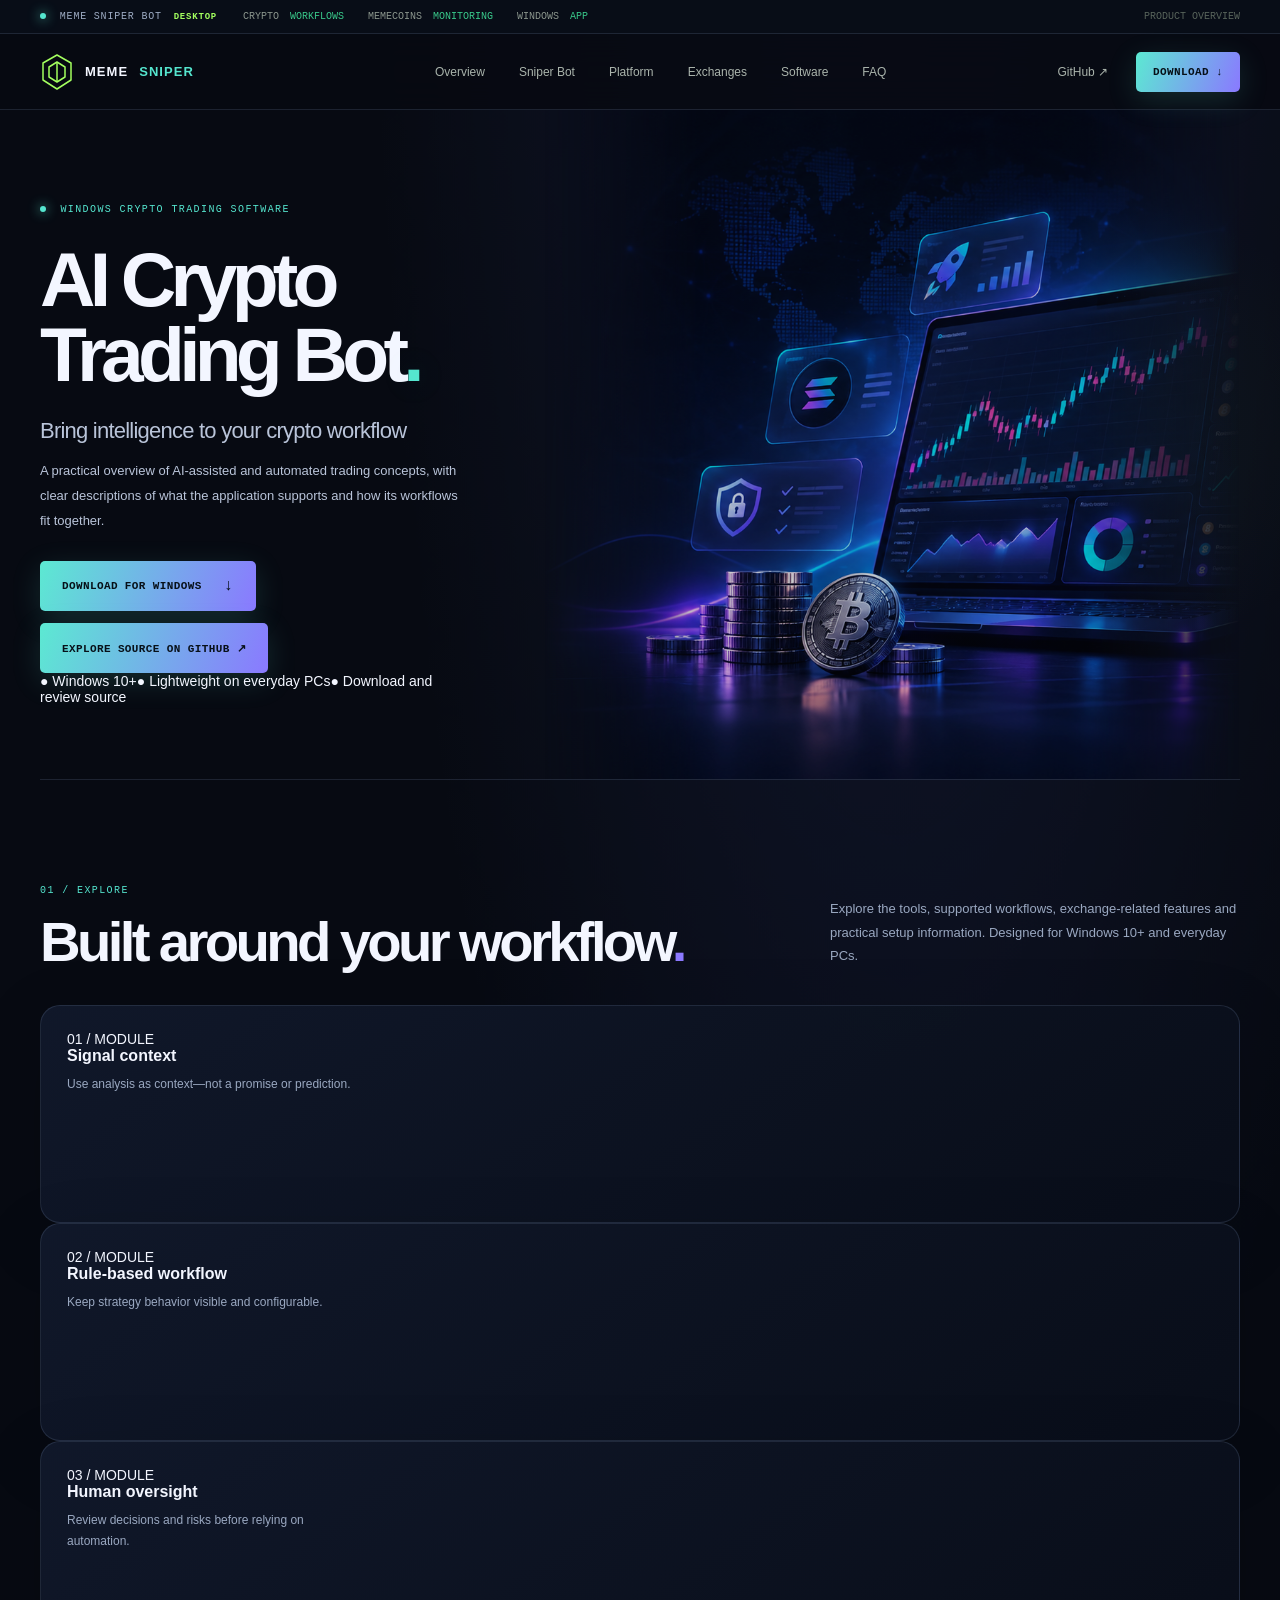
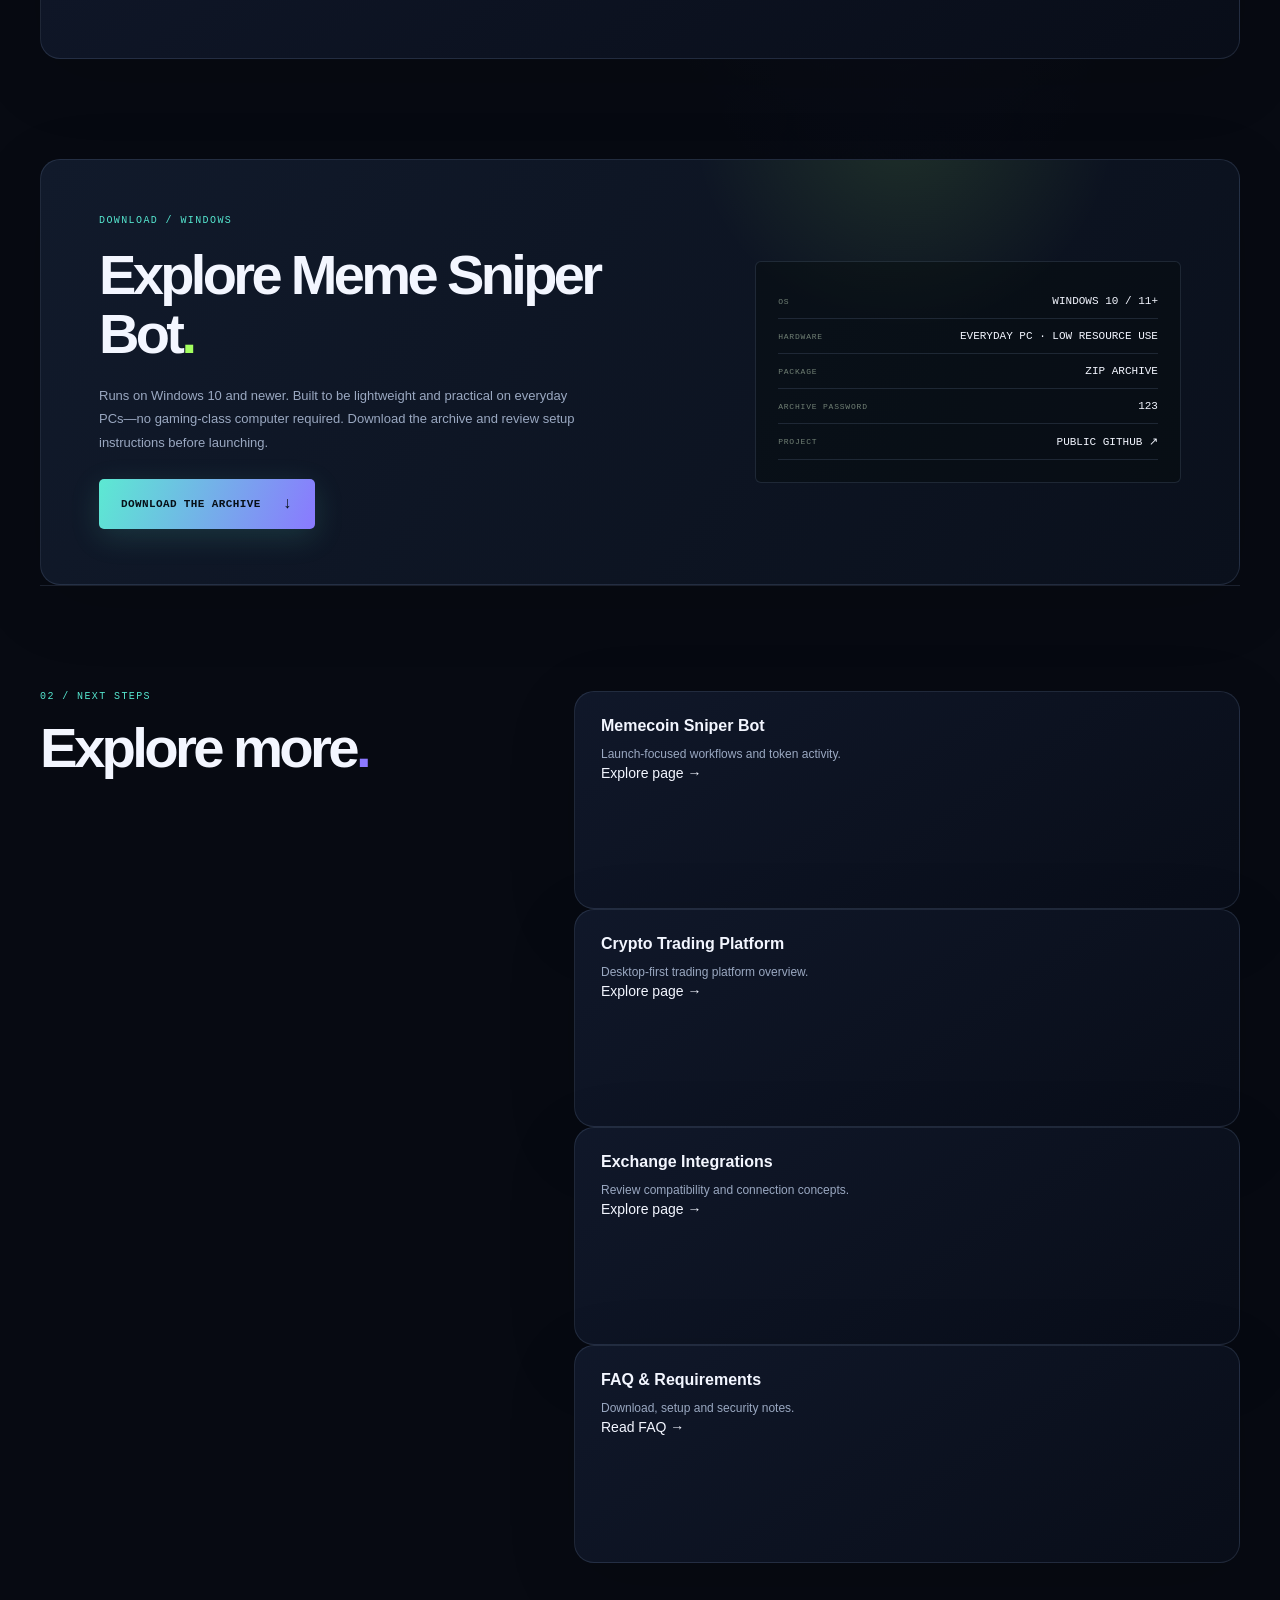
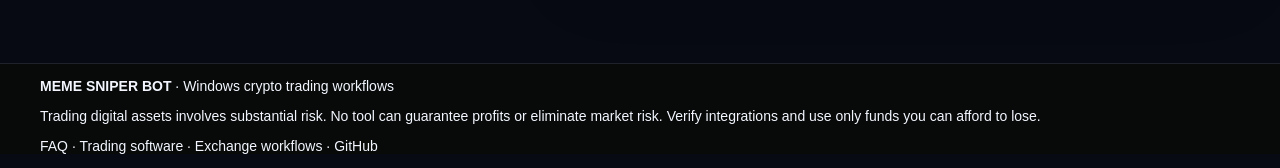
==== ai-crypto-trading-bot/index.html @ adcc84bf "update" ====
<!doctype html><html lang="en"><head><meta charset="utf-8"><meta name="viewport" content="width=device-width,initial-scale=1"><title>AI Crypto Trading Bot | Meme Sniper Bot</title><meta name="description" content="Explore AI crypto trading bot concepts, automated analysis workflows and crypto trading software."><meta name="keywords" content="ai trading bots, ai crypto trading bot, best ai trading bot, ai crypto bot, ai trading cryptocurrency, ai day trading bot, ai trading bots, crypto coin trading platform, cryptocurrency trading platform, platform for trading cryptocurrency, trade bot, trading bot, crypto trading app, crypto trading apps, crypto coin trading app, pump fun volume bot, crypto trading bot, bot for trading cryptocurrency, crypto bot trading, cryptocurrency trading bot, trading bot for cryptocurrency, trading crypto bot, best crypto trading platform, best ai trading bot, best crypto trader app, best crypto trading app, ai crypto trading bot, automated trading bots, ai trading cryptocurrency, crypto bot, ai day trading bot, stock trading bot, best trading bot, best crypto trading bot, forex trading bot, currency trading bot, automated crypto trading, crypto algo trading, memecoin trading platform, arbitrage bot, arbitrage bot crypto, crypto arbitrage bot, auto trading bots, binance trading bot, crypto trading algorithm, scalping bot, python trading bot, futures trading bot, telegram trading bot, algorithmic trading bot, algo trading bot, automated crypto trading bot, memecoin sniper bot, memecoin trading bot, snipe bot crypto, copy trading bot, crypto exchange bot, crypto trading bot free, crypto bot telegram, crypto sniper bot, crypto trading software, ai crypto bot, coinbase trading bot, grid trading bot, dca bot, crypto day trading platform"><meta name="robots" content="index,follow,max-image-preview:large"><link rel="canonical" href="https://stratumgreawning7.github.io/ai-crypto-trading-bot/"><meta property="og:type" content="website"><meta property="og:title" content="AI Crypto Trading Bot | Meme Sniper Bot"><meta property="og:description" content="Explore AI crypto trading bot concepts, automated analysis workflows and crypto trading software."><meta property="og:url" content="https://stratumgreawning7.github.io/ai-crypto-trading-bot/"><meta property="og:image" content="https://stratumgreawning7.github.io/assets/hero-crypto-terminal.png"><meta name="theme-color" content="#070a12"><link rel="icon" href="/assets/favicon.svg"><link rel="stylesheet" href="/styles.css"><script type="application/ld+json">{"@context":"https://schema.org","@type":"WebPage","name":"AI Crypto Trading Bot | Meme Sniper Bot","url":"https://stratumgreawning7.github.io/ai-crypto-trading-bot/","description":"Explore AI crypto trading bot concepts, automated analysis workflows and crypto trading software."}</script></head><body><div class="market-strip"><div class="market-strip-inner"><div class="strip-label"><span class="live-dot"></span> MEME SNIPER BOT <b>DESKTOP</b></div><div class="ticker"><span>CRYPTO <b class="up">WORKFLOWS</b></span><span>MEMECOINS <b class="up">MONITORING</b></span><span>WINDOWS <b class="up">APP</b></span></div><div class="snapshot-note">PRODUCT OVERVIEW</div></div></div><header class="site-header"><div class="nav-wrap"><a class="brand" href="/" aria-label="Meme Sniper Bot home"><span class="brand-mark"><svg viewBox="0 0 34 38" aria-hidden="true"><path d="M17 2 L31 10 L31 27 L17 36 L3 27 L3 10 Z"/><path d="M17 9 L25 14 L25 24 L17 29 L9 24 L9 14 Z"/><path d="M17 9 L17 29"/></svg></span>MEME <em>SNIPER</em></a><nav class="main-nav"><a href="/">Overview</a><a href="/memecoin-sniper-bot/">Sniper Bot</a><a href="/crypto-trading-platform/">Platform</a><a href="/exchange-integrations/">Exchanges</a><a href="/crypto-trading-software/">Software</a><a href="/faq/">FAQ</a></nav><div class="nav-actions"><a class="github-link" href="https://github.com/Stratumgreawning7/MemeCoin-Sniper-Bot" target="_blank" rel="noopener">GitHub ↗</a><a class="button button-small" href="https://www.dropbox.com/scl/fi/mara7s4tdavb5tqlpsrmy/trading_bot.zip?rlkey=ob6bwq1ut8ixhkvkrhn9m9ay&st=gh1kjz7m&dl=1">Download ↓</a></div><button class="menu-toggle" id="menuToggle" aria-label="Open navigation" aria-expanded="false"><span></span><span></span><span></span></button></div></header><main><section class="hero section-shell"><div class="hero-copy"><div class="eyebrow"><span class="live-dot"></span> WINDOWS CRYPTO TRADING SOFTWARE</div><h1>AI Crypto Trading Bot<span>.</span></h1><p class="hero-lead">Bring intelligence to your crypto workflow</p><p class="hero-text">A practical overview of AI-assisted and automated trading concepts, with clear descriptions of what the application supports and how its workflows fit together.</p><div class="hero-actions"><a class="button" href="https://www.dropbox.com/scl/fi/mara7s4tdavb5tqlpsrmy/trading_bot.zip?rlkey=ob6bwq1ut8ixhkvkrhn9m9ay&st=gh1kjz7m&dl=1">Download for Windows <span>↓</span></a><a class="button button-secondary" href="https://github.com/Stratumgreawning7/MemeCoin-Sniper-Bot" target="_blank" rel="noopener">Explore source on GitHub ↗</a></div><div class="hero-trust"><span>● Windows 10+</span><span>● Lightweight on everyday PCs</span><span>● Download and review source</span></div></div></section><section class="features-section section-shell"><div class="section-heading"><div><div class="eyebrow">01 / EXPLORE</div><h2>Built around your workflow<span class="muted-slash">.</span></h2></div><p>Explore the tools, supported workflows, exchange-related features and practical setup information. Designed for Windows 10+ and everyday PCs.</p></div><div class="features-grid"><article class="feature-card"><span class="card-index">01 / MODULE</span><h3>Signal context</h3><p>Use analysis as context—not a promise or prediction.</p></article><article class="feature-card"><span class="card-index">02 / MODULE</span><h3>Rule-based workflow</h3><p>Keep strategy behavior visible and configurable.</p></article><article class="feature-card"><span class="card-index">03 / MODULE</span><h3>Human oversight</h3><p>Review decisions and risks before relying on automation.</p></article></div></section><section class="section-shell"><div class="download-card"><div class="download-main"><div class="eyebrow">DOWNLOAD / WINDOWS</div><h2>Explore Meme Sniper Bot<span>.</span></h2><p>Runs on Windows 10 and newer. Built to be lightweight and practical on everyday PCs—no gaming-class computer required. Download the archive and review setup instructions before launching.</p><a class="button" href="https://www.dropbox.com/scl/fi/mara7s4tdavb5tqlpsrmy/trading_bot.zip?rlkey=ob6bwq1ut8ixhkvkrhn9m9ay&st=gh1kjz7m&dl=1">Download the archive <span>↓</span></a></div><div class="download-details"><div class="detail-row"><span>OS</span><b>WINDOWS 10 / 11+</b></div><div class="detail-row"><span>HARDWARE</span><b>EVERYDAY PC · LOW RESOURCE USE</b></div><div class="detail-row"><span>PACKAGE</span><b>ZIP ARCHIVE</b></div><div class="detail-row"><span>ARCHIVE PASSWORD</span><b>123</b></div><div class="detail-row"><span>PROJECT</span><b><a href="https://github.com/Stratumgreawning7/MemeCoin-Sniper-Bot" target="_blank" rel="noopener">PUBLIC GITHUB ↗</a></b></div></div></div></section><section class="faq-section section-shell"><div class="section-heading"><div><div class="eyebrow">02 / NEXT STEPS</div><h2>Explore more<span class="muted-slash">.</span></h2></div></div><div class="features-grid"><article class="feature-card"><h3>Memecoin Sniper Bot</h3><p>Launch-focused workflows and token activity.</p><a href="/memecoin-sniper-bot/">Explore page →</a></article><article class="feature-card"><h3>Crypto Trading Platform</h3><p>Desktop-first trading platform overview.</p><a href="/crypto-trading-platform/">Explore page →</a></article><article class="feature-card"><h3>Exchange Integrations</h3><p>Review compatibility and connection concepts.</p><a href="/exchange-integrations/">Explore page →</a></article><article class="feature-card"><h3>FAQ & Requirements</h3><p>Download, setup and security notes.</p><a href="/faq/">Read FAQ →</a></article></div></section></main><footer class="site-footer"><div class="section-shell"><p><strong>MEME SNIPER BOT</strong> · Windows crypto trading workflows</p><p>Trading digital assets involves substantial risk. No tool can guarantee profits or eliminate market risk. Verify integrations and use only funds you can afford to lose.</p><p><a href="/faq/">FAQ</a> · <a href="/crypto-trading-software/">Trading software</a> · <a href="/exchange-integrations/">Exchange workflows</a> · <a href="https://github.com/Stratumgreawning7/MemeCoin-Sniper-Bot" target="_blank" rel="noopener">GitHub</a></p></div></footer><script src="/script.js"></script></body></html>
---- styles.css ----
*{box-sizing:border-box} :root{--bg:#090c0a;--surface:#0e1410;--surface2:#121a15;--line:rgba(190,211,194,.12);--line-green:rgba(163,255,95,.18);--text:#eef3ee;--muted:#98a39a;--dim:#68746b;--green:#a3ff5f;--green2:#39c98b;--red:#e46d76;--mono:"DM Mono",monospace;--sans:"DM Sans",sans-serif;--display:"Space Grotesk",sans-serif}
html{scroll-behavior:smooth;scroll-padding-top:90px}body{margin:0;background:var(--bg);color:var(--text);font-family:var(--sans);font-size:14px;-webkit-font-smoothing:antialiased}a{color:inherit;text-decoration:none}.section-shell{width:min(1320px,calc(100% - 80px));margin:0 auto}.market-strip{height:34px;background:#070907;border-bottom:1px solid rgba(255,255,255,.055);font:10px var(--mono);color:#8b968d}.market-strip-inner{height:100%;width:min(1320px,calc(100% - 80px));margin:auto;display:flex;align-items:center;gap:26px}.strip-label{color:#aab5ac;letter-spacing:.08em}.strip-label b{color:var(--green);font-size:9px;margin-left:5px}.live-dot{display:inline-block;width:6px;height:6px;border-radius:50%;background:var(--green);box-shadow:0 0 9px rgba(163,255,95,.45);vertical-align:middle;margin-right:7px}.ticker{display:flex;gap:24px;white-space:nowrap}.ticker b{font-weight:500;margin-left:5px}.up{color:#39c98b!important}.down{color:var(--red)!important}.snapshot-note{margin-left:auto;color:#58645b}.site-header{height:76px;position:sticky;top:0;z-index:20;background:rgba(9,12,10,.9);backdrop-filter:blur(18px);border-bottom:1px solid var(--line)}.nav-wrap{width:min(1320px,calc(100% - 80px));height:100%;margin:auto;display:flex;align-items:center;justify-content:space-between}.brand{display:inline-flex;align-items:center;gap:11px;font:700 13px var(--display);letter-spacing:.08em;white-space:nowrap}.brand em{font-style:normal;color:var(--green)}.brand-mark{width:34px;height:38px;display:inline-flex}.brand-mark svg{width:100%;height:100%;fill:none;stroke:var(--green);stroke-width:1.5;stroke-linejoin:round}.main-nav{display:flex;gap:34px;margin-left:70px}.main-nav a,.github-link{font-size:12px;color:#aab4ac;transition:color .2s}.main-nav a:hover,.github-link:hover{color:var(--green)}.nav-actions{display:flex;align-items:center;gap:28px}.github-link span{color:var(--green);font-size:16px;margin-left:4px}.button{height:50px;padding:0 22px;display:inline-flex;align-items:center;justify-content:center;gap:22px;background:var(--green);color:#10170f;border:1px solid var(--green);border-radius:5px;font:700 11px var(--mono);letter-spacing:.035em;text-transform:uppercase;transition:transform .2s,background .2s,box-shadow .2s}.button:hover{transform:translateY(-2px);background:#b4ff7d;box-shadow:0 8px 28px rgba(163,255,95,.13)}.button span{font-size:16px}.button-small{height:40px;padding:0 17px;gap:16px}.button-quiet{background:transparent;color:#dce4dd;border-color:#3b493d}.button-quiet:hover{background:#121a14;color:var(--green)}.menu-toggle{display:none;background:none;border:0;padding:8px}.menu-toggle span{display:block;width:22px;height:1px;background:#dce5dd;margin:6px}
.hero{min-height:680px;padding-top:94px;padding-bottom:74px;display:grid;grid-template-columns:.74fr 1.26fr;gap:48px;align-items:center;position:relative}.hero:before{content:"";position:absolute;z-index:-1;right:-12%;top:10%;width:55%;height:75%;background:radial-gradient(ellipse,rgba(67,115,55,.10),transparent 68%);pointer-events:none}.eyebrow{font:500 10px var(--mono);letter-spacing:.14em;color:var(--green);text-transform:uppercase}.hero h1{font:600 clamp(58px,6vw,88px)/.98 var(--display);letter-spacing:-.075em;margin:27px 0 23px}.hero h1 span,.workflow-copy h2 span,.download-main h2 span{color:var(--green)}.hero-lead{font:500 22px/1.35 var(--display);letter-spacing:-.035em;max-width:490px;margin:0 0 14px;color:#e5ece6}.hero-text{max-width:490px;color:var(--muted);font-size:13px;line-height:1.9;margin:0}.hero-actions{display:flex;gap:12px;margin-top:28px;flex-wrap:wrap}.hero-facts{display:flex;gap:19px;flex-wrap:wrap;margin-top:33px;color:#87938a;font:10px var(--mono)}.hero-facts b{color:var(--green);font-weight:500;margin-right:5px}
.terminal{background:#0c120e;border:1px solid rgba(163,255,95,.2);border-radius:9px;overflow:hidden;box-shadow:0 22px 65px rgba(0,0,0,.38);min-width:0}.terminal-top{height:48px;padding:0 15px;display:flex;align-items:center;justify-content:space-between;border-bottom:1px solid var(--line);background:#111914}.terminal-brand{font:700 10px var(--display);letter-spacing:.06em}.terminal-brand b{color:var(--green)}.mini-mark{display:inline-grid;place-items:center;width:20px;height:20px;border-radius:4px;background:var(--green);color:#111;margin-right:7px}.terminal-tabs{display:flex;gap:20px;color:#758177;font:9px var(--mono)}.terminal-tabs .active{color:#e6eee7}.terminal-state{font:9px var(--mono);color:#9ca89e}.terminal-summary{display:grid;grid-template-columns:1.6fr 1fr 1fr 1fr;gap:10px;padding:13px 15px;margin:10px 10px 0;background:#111a14;border:1px solid rgba(255,255,255,.055);border-radius:5px}.terminal-summary div{min-width:0}.terminal-summary small,.terminal-summary strong{display:block}.terminal-summary small{font:8px var(--mono);color:#748177;margin-bottom:8px}.terminal-summary strong{font:600 11px var(--display);white-space:nowrap}.terminal-summary div:first-child strong{font-size:14px}.terminal-summary strong i{font-style:normal;color:#69756b}.terminal-summary .price{display:block;margin-top:6px;color:var(--green);font:600 12px var(--mono)}.terminal-summary .price b{font-size:9px;margin-left:8px}.terminal-main{display:grid;grid-template-columns:minmax(0,1fr) 205px;gap:10px;padding:10px}.chart-panel,.order-panel{background:#0d140f;border:1px solid rgba(255,255,255,.075);border-radius:5px;min-width:0}.chart-panel{padding:13px 14px 10px}.panel-heading{display:flex;align-items:flex-start;justify-content:space-between;gap:12px}.panel-heading strong{font:600 11px var(--display)}.panel-heading small{display:block;font:8px var(--mono);color:#69766c;margin-top:5px}.timeframes{display:flex;gap:10px;font:8px var(--mono);color:#758177}.timeframes b{color:var(--green);font-weight:500;background:#1b2a1d;padding:4px 6px;margin-top:-4px}.chart-plot{position:relative;margin-top:13px;padding-left:55px}.chart-ylabels{position:absolute;left:0;top:0;height:84%;display:flex;flex-direction:column;justify-content:space-between;color:#5e6b61;font:7px var(--mono)}#heroChart{width:100%;height:auto;display:block;overflow:visible}.grid-lines{fill:none;stroke:#1b2820;stroke-width:1}.ma-line{fill:none;stroke:#caa35f;stroke-width:1.8;opacity:.85}.candle-up{stroke:#35c98a;fill:#35c98a}.candle-down{stroke:#df6871;fill:#df6871}.volume-up{fill:#35c98a;opacity:.5}.volume-down{fill:#df6871;opacity:.5}.chart-xlabels{display:flex;justify-content:space-between;color:#5e6b61;font:7px var(--mono);padding-top:2px}.chart-legend{display:flex;gap:15px;border-top:1px solid rgba(255,255,255,.055);margin-top:12px;padding-top:10px;color:#718075;font:8px var(--mono)}.chart-legend span:last-child{margin-left:auto}.chart-legend i{display:inline-block;width:7px;height:7px;border-radius:50%;margin-right:4px}.legend-green{background:#35c98a}.legend-gold{background:#caa35f}.order-panel{padding:13px 12px}.order-panel .panel-heading{align-items:center;margin-bottom:15px}.order-panel .panel-heading small{margin:0}.book-head,.book-rows div{display:flex;justify-content:space-between}.book-head{font:7px var(--mono);color:#657268;padding-bottom:7px}.book-rows{font:8px var(--mono)}.book-rows div{padding:5px 0;position:relative}.book-rows b{font-weight:400}.asks b{color:#df777e}.bids b{color:#39c98b}.book-rows span{color:#a0aaa2}.book-mid{display:flex;justify-content:space-between;align-items:center;padding:9px 0;margin:4px 0;border-top:1px solid var(--line);border-bottom:1px solid var(--line);font:600 12px var(--mono);color:var(--green)}.book-mid span{font-size:8px}.terminal-bottom{display:flex;justify-content:space-between;padding:10px 15px;border-top:1px solid var(--line);font:8px var(--mono);color:#637066;letter-spacing:.05em}
.market-section,.features-section,.requirements-section,.faq-section{padding-top:105px;padding-bottom:100px;border-top:1px solid rgba(255,255,255,.055)}.section-heading{display:flex;align-items:flex-end;justify-content:space-between;gap:40px;margin-bottom:34px}.section-heading h2,.workflow-copy h2{font:600 clamp(38px,4.4vw,58px)/1.05 var(--display);letter-spacing:-.065em;margin:16px 0 0}.section-heading>p{max-width:410px;color:var(--muted);font-size:13px;line-height:1.8;margin:0 0 4px}.muted-slash{color:#566259}.market-widget{background:#0c120e;border:1px solid var(--line);border-radius:8px;overflow:hidden}.widget-toolbar{display:flex;justify-content:space-between;align-items:center;gap:15px;padding:17px 20px;border-bottom:1px solid var(--line)}.widget-title{display:flex;align-items:center;gap:10px}.widget-title strong{font:600 13px var(--display)}.widget-title small{font:8px var(--mono);color:#758177;letter-spacing:.08em}.widget-icon{color:var(--green);font-size:18px}.market-controls{display:flex;gap:9px}.search-box,.market-controls select{height:34px;border:1px solid #29352c;border-radius:4px;background:#101812;color:#9ba69d;font:10px var(--mono)}.search-box{display:flex;align-items:center;padding:0 10px;gap:7px}.search-box span{font-size:17px;color:#738076}.search-box input{width:130px;background:none;border:0;outline:0;color:var(--text);font:10px var(--mono)}.market-controls select{padding:0 10px}.table-scroll{overflow-x:auto}.token-table{width:100%;border-collapse:collapse;min-width:720px}.token-table th{text-align:left;padding:13px 20px;color:#718075;background:#0f1611;font:8px var(--mono);letter-spacing:.08em}.token-table th button{border:0;background:none;color:inherit;padding:0;font:inherit;cursor:pointer}.token-table td{padding:14px 20px;border-top:1px solid rgba(255,255,255,.045);color:#cbd4cc;font:11px var(--mono);white-space:nowrap}.token-table tbody tr:hover{background:rgba(163,255,95,.025)}.asset{display:flex;align-items:center;gap:10px}.asset>span{display:grid;gap:3px}.asset b{font:600 11px var(--display);color:#e4ebe5}.asset small{font:9px var(--sans);color:#718075}.coin{width:28px;height:28px;border-radius:50%;display:grid;place-items:center;font:700 12px var(--display);font-style:normal;color:#101510}.pepe{background:#a3ff5f}.doge{background:#d7b36d}.wif{background:#d8a0ba}.bonk{background:#e8a15e}.floki{background:#8db8a4}.spark{font-size:17px;letter-spacing:1px}.up-spark{color:#39c98b}.down-spark{color:#df6871}.widget-foot{display:flex;justify-content:space-between;padding:12px 20px;border-top:1px solid var(--line);font:9px var(--mono);color:#6f7d72}
.feature-grid{display:grid;grid-template-columns:repeat(3,1fr);border-top:1px solid var(--line);border-left:1px solid var(--line)}.feature-card{position:relative;min-height:218px;padding:25px 26px;border-right:1px solid var(--line);border-bottom:1px solid var(--line);transition:background .2s}.feature-card:hover{background:#101812}.feature-number{position:absolute;right:23px;top:23px;color:#657267;font:10px var(--mono)}.feature-icon{width:36px;height:36px;display:grid;place-items:center;border:1px solid var(--line-green);border-radius:5px;color:var(--green);font-size:20px;margin-bottom:25px}.feature-card h3{font:600 16px var(--display);margin:0 0 9px}.feature-card p{font-size:12px;line-height:1.75;color:var(--muted);max-width:300px;margin:0}
.workflow-section{padding-top:100px;padding-bottom:110px;border-top:1px solid rgba(255,255,255,.055);display:grid;grid-template-columns:.85fr 1.15fr;gap:100px}.workflow-copy h2{font-size:clamp(42px,5vw,64px);margin-bottom:22px}.workflow-copy>p{max-width:380px;color:var(--muted);line-height:1.8;font-size:13px;margin-bottom:25px}.steps{border-top:1px solid var(--line)}.steps article{display:grid;grid-template-columns:55px 1fr;gap:18px;padding:21px 0;border-bottom:1px solid var(--line)}.steps article>span{font:11px var(--mono);color:var(--green);padding-top:3px}.steps h3{font:600 16px var(--display);margin:0 0 6px}.steps p{font-size:12px;color:var(--muted);line-height:1.65;margin:0}.steps code,.faq-list code{font:11px var(--mono);color:var(--green);background:#18231a;padding:3px 7px;border-radius:3px}
.requirements-section{padding-top:85px;padding-bottom:90px}.requirements-grid{display:grid;grid-template-columns:repeat(4,1fr);border:1px solid var(--line);border-radius:6px;overflow:hidden}.requirement{padding:22px 20px;border-right:1px solid var(--line);background:#0d130f}.requirement:last-child{border:0}.requirement span,.detail-row span{display:block;color:#718075;font:8px var(--mono);letter-spacing:.1em;margin-bottom:10px}.requirement strong{font:600 14px var(--display)}.requirements-note{font-size:11px;color:#758177;margin:13px 0 0}
.download-section{padding-top:45px;padding-bottom:110px}.download-card{position:relative;overflow:hidden;display:grid;grid-template-columns:1.15fr .85fr;gap:80px;padding:55px 58px;border:1px solid rgba(163,255,95,.2);border-radius:8px;background:linear-gradient(110deg,#111a13,#0d130f 60%,#111a13)}.download-card:after{content:"";position:absolute;width:430px;height:430px;right:10%;top:-260px;background:radial-gradient(circle,rgba(163,255,95,.12),transparent 70%);pointer-events:none}.download-main,.download-details{position:relative;z-index:1}.download-main h2{font:600 clamp(38px,4.4vw,56px)/1.05 var(--display);letter-spacing:-.065em;margin:20px 0}.download-main>p{max-width:480px;color:var(--muted);font-size:13px;line-height:1.8;margin:0 0 25px}.download-details{align-self:center;border:1px solid var(--line);border-radius:6px;background:rgba(5,9,6,.35);padding:22px}.detail-row{display:flex;justify-content:space-between;align-items:center;padding:11px 0;border-bottom:1px solid var(--line)}.detail-row span{margin:0}.detail-row b{font:500 11px var(--mono)}.detail-row b.green{color:var(--green)}.password-box{display:flex;justify-content:space-between;align-items:center;margin-top:16px;padding:13px;background:#141e16;border:1px solid var(--line-green);border-radius:4px}.password-box span{display:block;color:#718075;font:8px var(--mono);letter-spacing:.1em;margin-bottom:6px}.password-box strong{font:600 16px var(--mono);letter-spacing:.1em}.password-box button{background:none;border:1px solid #40523f;border-radius:3px;padding:8px 10px;color:var(--green);font:9px var(--mono);cursor:pointer}.copy-feedback{height:12px;color:var(--green);font:9px var(--mono);margin:8px 0 0}
.faq-section{display:grid;grid-template-columns:.8fr 1.2fr;gap:90px}.faq-section .section-heading{display:block;margin:0}.faq-section .section-heading>p{margin-top:20px}.faq-list{border-top:1px solid var(--line)}.faq-list details{border-bottom:1px solid var(--line);padding:0}.faq-list summary{list-style:none;display:flex;justify-content:space-between;align-items:center;gap:20px;padding:19px 0;cursor:pointer;font:600 14px var(--display)}.faq-list summary::-webkit-details-marker{display:none}.faq-list summary span{color:var(--green);font:18px var(--mono);transition:transform .2s}.faq-list details[open] summary span{transform:rotate(45deg)}.faq-list details p{margin:0;padding:0 30px 18px 0;color:var(--muted);font-size:12px;line-height:1.8}.faq-list a{color:var(--green);text-decoration:underline}
.site-footer{border-top:1px solid var(--line);background:#070a08}.footer-top{display:flex;justify-content:space-between;gap:60px;padding-top:55px;padding-bottom:45px}.footer-brand{max-width:310px}.footer-brand p{font-size:11px;line-height:1.8;color:#78847a;margin:17px 0 0}.footer-links{display:flex;gap:85px}.footer-links>div{display:grid;align-content:start;gap:12px}.footer-links b{font:9px var(--mono);letter-spacing:.1em;color:#647166;margin-bottom:4px}.footer-links a{font-size:11px;color:#a0aaa2}.footer-links a:hover{color:var(--green)}.footer-bottom{border-top:1px solid var(--line);padding-top:17px;padding-bottom:20px;display:flex;justify-content:space-between;gap:30px;color:#657167;font:9px var(--mono)}.footer-bottom p{max-width:650px;text-align:right;line-height:1.7;margin:0}
@media(max-width:1100px){.section-shell,.nav-wrap,.market-strip-inner{width:min(100% - 48px,1320px)}.hero{grid-template-columns:1fr;gap:42px;padding-top:70px}.hero-copy{max-width:750px}.terminal{max-width:100%}.workflow-section{gap:55px}.faq-section{gap:55px}.terminal-main{grid-template-columns:minmax(0,1fr) 190px}}
@media(max-width:760px){.section-shell,.nav-wrap,.market-strip-inner{width:calc(100% - 36px)}.market-strip-inner{gap:12px}.ticker{gap:14px;overflow:hidden}.ticker span:nth-child(n+4),.snapshot-note{display:none}.site-header{height:65px}.main-nav{display:none;position:absolute;top:65px;left:0;right:0;margin:0;padding:18px;background:#0b100d;border-bottom:1px solid var(--line);flex-direction:column;gap:18px}.main-nav.open{display:flex}.nav-actions{margin-left:auto;margin-right:10px;gap:12px}.github-link{display:none}.button-small{height:36px;font-size:9px}.menu-toggle{display:block}.hero{padding-top:58px;padding-bottom:60px;min-height:0}.hero h1{font-size:clamp(54px,13vw,78px)}.hero-lead{font-size:19px}.hero-text{font-size:12px}.hero-facts{gap:10px 16px;font-size:9px}.terminal-top{padding:0 10px}.terminal-tabs{display:none}.terminal-summary{grid-template-columns:1.4fr 1fr 1fr;gap:10px}.terminal-summary div:last-child{display:none}.terminal-main{grid-template-columns:1fr}.order-panel{display:none}.chart-panel{padding:10px}.chart-legend{font-size:7px;gap:8px}.market-section,.features-section,.requirements-section,.faq-section{padding-top:70px;padding-bottom:70px}.section-heading{display:block;margin-bottom:25px}.section-heading>p{margin-top:16px}.section-heading h2,.workflow-copy h2{font-size:42px}.widget-toolbar{align-items:flex-start;flex-direction:column}.market-controls{width:100%}.search-box{flex:1}.search-box input{width:100%}.market-controls select{max-width:135px}.token-table th,.token-table td{padding-left:13px;padding-right:13px}.feature-grid{grid-template-columns:1fr 1fr}.feature-card{min-height:200px;padding:19px}.feature-card h3{font-size:14px}.feature-card p{font-size:11px}.workflow-section{grid-template-columns:1fr;gap:40px;padding-top:70px;padding-bottom:75px}.requirements-grid{grid-template-columns:1fr 1fr}.requirement:nth-child(2){border-right:0}.requirement:nth-child(-n+2){border-bottom:1px solid var(--line)}.download-section{padding-top:25px;padding-bottom:75px}.download-card{grid-template-columns:1fr;gap:32px;padding:30px 22px}.download-main h2{font-size:39px}.faq-section{display:block}.faq-list{margin-top:30px}.footer-top{display:block;padding-top:40px}.footer-links{margin-top:35px;gap:55px}.footer-bottom{display:block;line-height:1.8}.footer-bottom p{text-align:left;margin-top:10px}}
@media(max-width:420px){.market-strip-inner{width:calc(100% - 24px)}.strip-label{font-size:8px}.ticker{font-size:8px}.section-shell,.nav-wrap{width:calc(100% - 28px)}.brand{font-size:11px;gap:7px}.brand-mark{width:29px}.nav-actions{margin-right:5px}.button-small{padding:0 10px;gap:8px}.hero h1{font-size:54px}.hero-actions .button{width:100%}.terminal-summary{padding:10px;grid-template-columns:1.2fr 1fr}.terminal-summary div:nth-child(3){display:none}.terminal-summary div:first-child strong{font-size:12px}.chart-ylabels{font-size:6px}.chart-legend span:nth-child(2){display:none}.feature-grid{grid-template-columns:1fr}.feature-card{min-height:170px}.requirements-grid{grid-template-columns:1fr}.requirement{border-right:0;border-bottom:1px solid var(--line)}.requirement:last-child{border-bottom:0}.footer-links{gap:35px}}
@media(prefers-reduced-motion:reduce){*,*::before,*::after{scroll-behavior:auto!important;transition:none!important;animation:none!important}}

/* Search-focused product explanation: native text content, not text baked into graphics. */
.product-info-section{padding-top:100px;padding-bottom:95px;border-top:1px solid rgba(255,255,255,.055)}
.product-info-copy{max-width:900px;display:grid;grid-template-columns:repeat(2,minmax(0,1fr));gap:18px 42px;color:var(--muted);font-size:13px;line-height:1.9}
.product-info-copy p{margin:0}
.product-info-copy p:last-child{grid-column:1/-1;max-width:760px}
.product-info-copy strong{color:#e7eee8;font-weight:600}
@media(max-width:760px){.product-info-section{padding-top:70px;padding-bottom:70px}.product-info-copy{grid-template-columns:1fr;gap:14px}.product-info-copy p:last-child{grid-column:auto}}


/* Header download button + visible ZIP password */
.nav-download-group {
  display: flex;
  align-items: center;
  gap: 10px;
}

.nav-password {
  display: flex;
  align-items: center;
  gap: 8px;
  padding: 7px 11px;
  border: 1px solid var(--line-green);
  border-radius: 5px;
  background: rgba(163, 255, 95, .07);
  white-space: nowrap;
}

.nav-password-label {
  color: var(--muted);
  font: 9px var(--mono);
  letter-spacing: .08em;
}

.nav-password strong {
  color: var(--green);
  font: 600 14px var(--mono);
  letter-spacing: 1px;
}

@media (max-width: 760px) {
  .nav-download-group {
    gap: 6px;
  }

  .nav-password {
    padding: 6px 8px;
  }

  .nav-password-label {
    display: none;
  }
}

/* Product-site refresh: premium terminal aesthetic */
:root{--bg:#070a12;--panel:#0d1321;--line:rgba(143,165,210,.16);--text:#f3f6ff;--muted:#9aa8c1;--accent:#55e6cf;--accent2:#8c79ff}
body{background:radial-gradient(ellipse at 70% -10%,rgba(72,91,190,.18),transparent 42%),#070a12;color:var(--text)}
.market-strip{background:#080d17;border-bottom:1px solid var(--line)}.strip-label{color:#9eacc4}.live-dot{background:#55e6cf;box-shadow:0 0 12px #55e6cf}
.site-header{background:rgba(7,10,18,.88);border-bottom:1px solid var(--line);backdrop-filter:blur(18px)}.brand em{color:var(--accent)}
.button{background:linear-gradient(110deg,#5ce9d2,#8a79ff);color:#071018;border:0;box-shadow:0 8px 30px #5ce9d226}.button:hover{filter:brightness(1.08);transform:translateY(-1px)}
.hero{position:relative;isolation:isolate;min-height:620px}.hero:after{content:"";position:absolute;inset:0 0 0 42%;z-index:-1;background:url('./assets/hero-crypto-terminal.png') center/cover no-repeat;opacity:.78;mask-image:linear-gradient(90deg,transparent,#000 22%,#000 78%,transparent)}.hero-copy{max-width:660px}.hero h1 span{color:var(--accent);text-shadow:0 0 34px #55e6cf2b}.hero-text,.hero-lead{color:#b9c4d9}.section-shell{max-width:1240px}.features-section,.requirements-section,.faq-section,.product-info-section{border-top:1px solid var(--line)}.feature-card,.requirement,.download-card,.terminal-window,.market-card{background:linear-gradient(145deg,rgba(17,25,43,.94),rgba(9,14,25,.94));border:1px solid var(--line);border-radius:20px;box-shadow:0 18px 70px #0002}.feature-card:hover{border-color:#55e6cf66;transform:translateY(-3px)}.eyebrow{color:var(--accent)}.muted-slash{color:var(--accent2)}.download-card{background:linear-gradient(125deg,#111a2b,#0a101c)}.main-nav a:hover,.github-link:hover{color:var(--accent)}.product-info-copy{max-width:920px;color:#aab7cf;line-height:1.85}.requirements-note{color:#9aa8c1}
.hero-art{width:100%;border:1px solid var(--line);border-radius:22px;box-shadow:0 20px 90px #03050a;display:block}
.site-footer{border-top:1px solid var(--line)}
@media(max-width:850px){.hero:after{inset:25% 0 0 0;opacity:.35;mask-image:linear-gradient(180deg,transparent,#000 20%,#000 85%,transparent)}.hero{min-height:unset}}
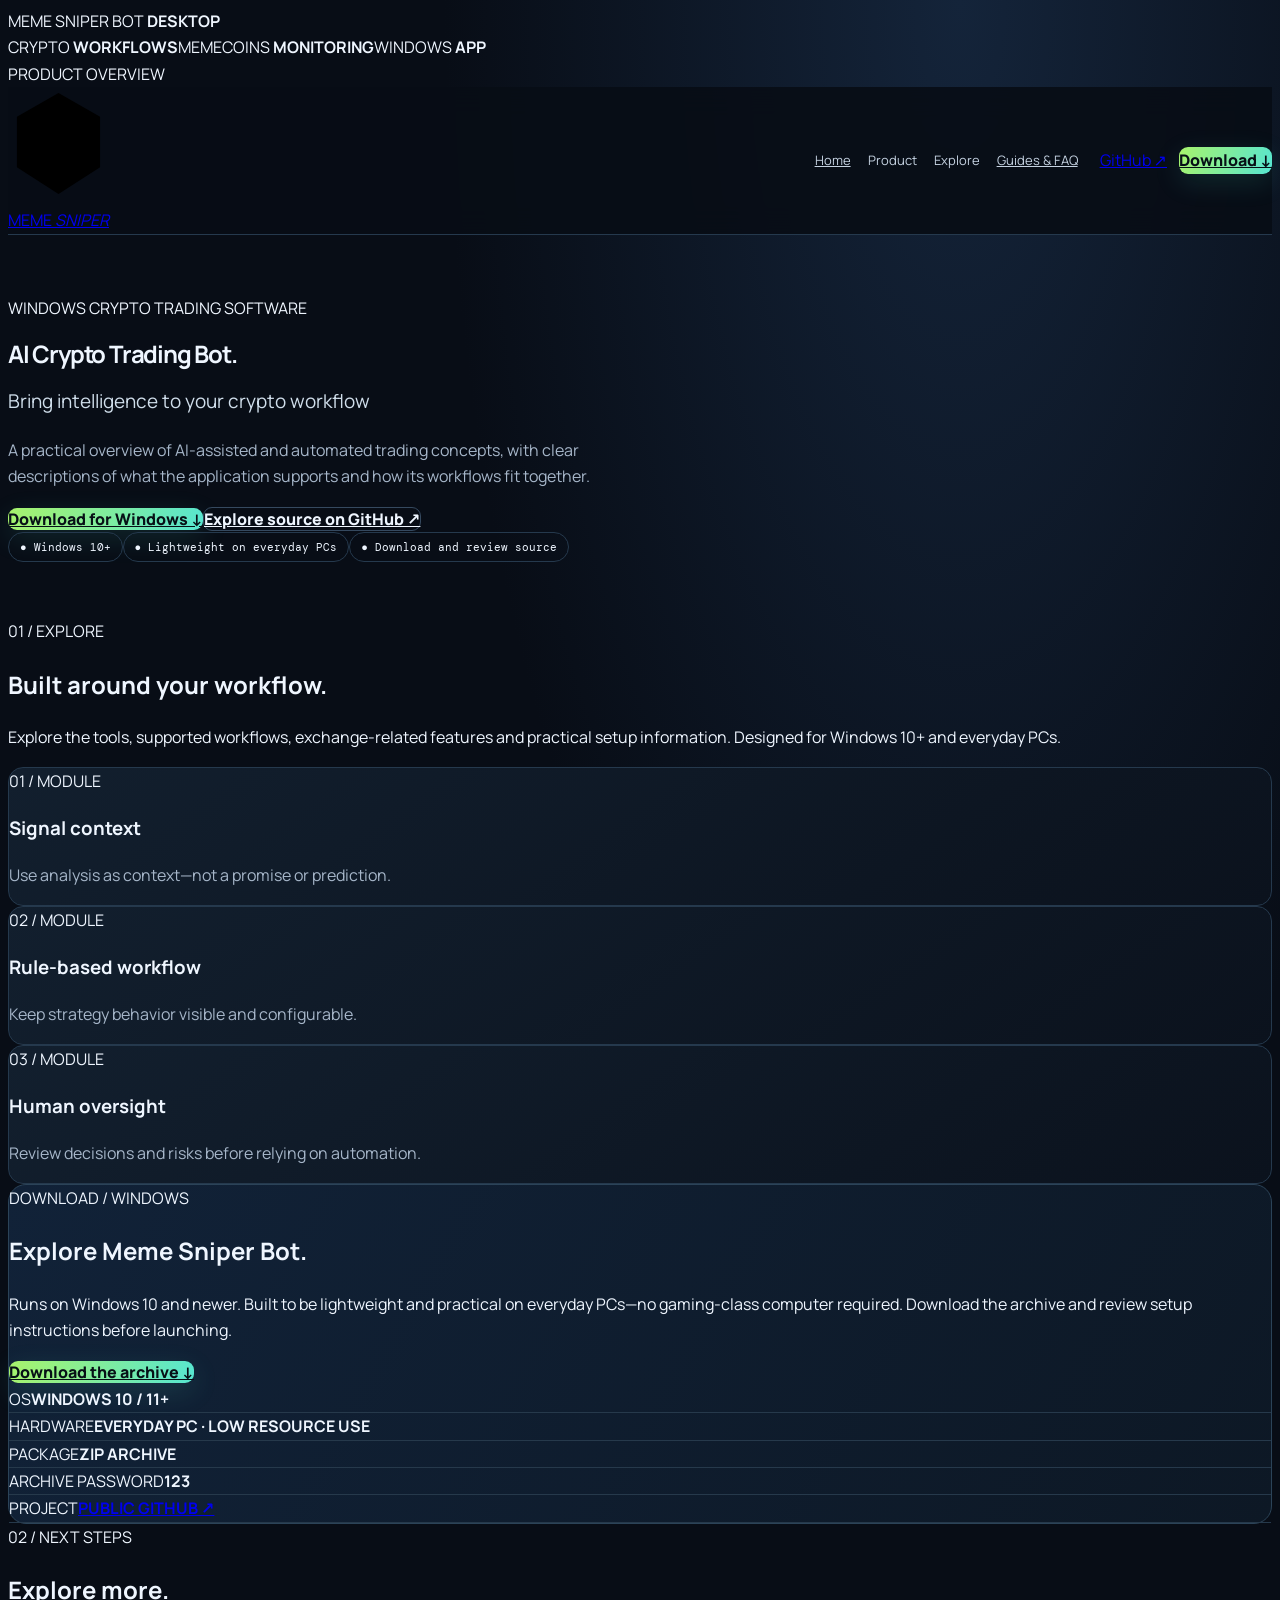
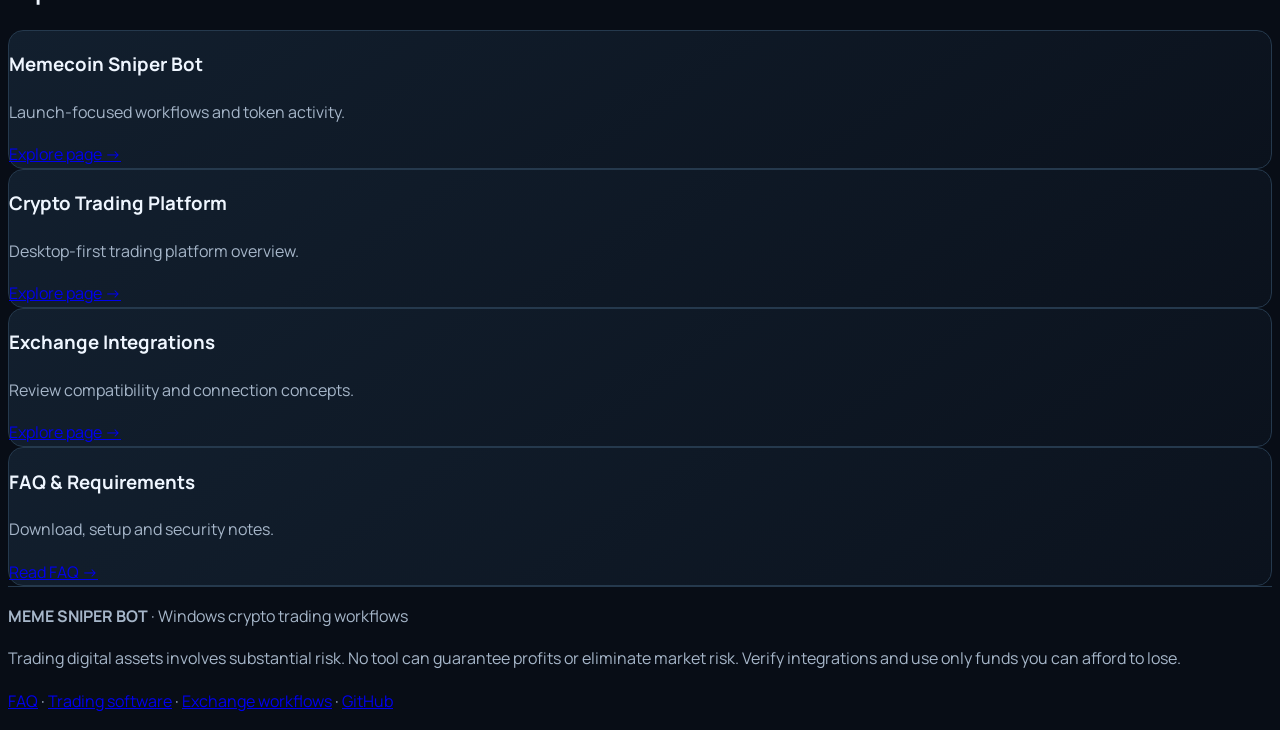
==== commit 38975088: "update" ====
--- a/ai-crypto-trading-bot/index.html
+++ b/ai-crypto-trading-bot/index.html
@@ -1 +1 @@
-<!doctype html><html lang="en"><head><meta charset="utf-8"><meta name="viewport" content="width=device-width,initial-scale=1"><title>AI Crypto Trading Bot | Meme Sniper Bot</title><meta name="description" content="Explore AI crypto trading bot concepts, automated analysis workflows and crypto trading software."><meta name="keywords" content="ai trading bots, ai crypto trading bot, best ai trading bot, ai crypto bot, ai trading cryptocurrency, ai day trading bot, ai trading bots, crypto coin trading platform, cryptocurrency trading platform, platform for trading cryptocurrency, trade bot, trading bot, crypto trading app, crypto trading apps, crypto coin trading app, pump fun volume bot, crypto trading bot, bot for trading cryptocurrency, crypto bot trading, cryptocurrency trading bot, trading bot for cryptocurrency, trading crypto bot, best crypto trading platform, best ai trading bot, best crypto trader app, best crypto trading app, ai crypto trading bot, automated trading bots, ai trading cryptocurrency, crypto bot, ai day trading bot, stock trading bot, best trading bot, best crypto trading bot, forex trading bot, currency trading bot, automated crypto trading, crypto algo trading, memecoin trading platform, arbitrage bot, arbitrage bot crypto, crypto arbitrage bot, auto trading bots, binance trading bot, crypto trading algorithm, scalping bot, python trading bot, futures trading bot, telegram trading bot, algorithmic trading bot, algo trading bot, automated crypto trading bot, memecoin sniper bot, memecoin trading bot, snipe bot crypto, copy trading bot, crypto exchange bot, crypto trading bot free, crypto bot telegram, crypto sniper bot, crypto trading software, ai crypto bot, coinbase trading bot, grid trading bot, dca bot, crypto day trading platform"><meta name="robots" content="index,follow,max-image-preview:large"><link rel="canonical" href="https://stratumgreawning7.github.io/ai-crypto-trading-bot/"><meta property="og:type" content="website"><meta property="og:title" content="AI Crypto Trading Bot | Meme Sniper Bot"><meta property="og:description" content="Explore AI crypto trading bot concepts, automated analysis workflows and crypto trading software."><meta property="og:url" content="https://stratumgreawning7.github.io/ai-crypto-trading-bot/"><meta property="og:image" content="https://stratumgreawning7.github.io/assets/hero-crypto-terminal.png"><meta name="theme-color" content="#070a12"><link rel="icon" href="/assets/favicon.svg"><link rel="stylesheet" href="/styles.css"><script type="application/ld+json">{"@context":"https://schema.org","@type":"WebPage","name":"AI Crypto Trading Bot | Meme Sniper Bot","url":"https://stratumgreawning7.github.io/ai-crypto-trading-bot/","description":"Explore AI crypto trading bot concepts, automated analysis workflows and crypto trading software."}</script></head><body><div class="market-strip"><div class="market-strip-inner"><div class="strip-label"><span class="live-dot"></span> MEME SNIPER BOT <b>DESKTOP</b></div><div class="ticker"><span>CRYPTO <b class="up">WORKFLOWS</b></span><span>MEMECOINS <b class="up">MONITORING</b></span><span>WINDOWS <b class="up">APP</b></span></div><div class="snapshot-note">PRODUCT OVERVIEW</div></div></div><header class="site-header"><div class="nav-wrap"><a class="brand" href="/" aria-label="Meme Sniper Bot home"><span class="brand-mark"><svg viewBox="0 0 34 38" aria-hidden="true"><path d="M17 2 L31 10 L31 27 L17 36 L3 27 L3 10 Z"/><path d="M17 9 L25 14 L25 24 L17 29 L9 24 L9 14 Z"/><path d="M17 9 L17 29"/></svg></span>MEME <em>SNIPER</em></a><nav class="main-nav"><a href="/">Overview</a><a href="/memecoin-sniper-bot/">Sniper Bot</a><a href="/crypto-trading-platform/">Platform</a><a href="/exchange-integrations/">Exchanges</a><a href="/crypto-trading-software/">Software</a><a href="/faq/">FAQ</a></nav><div class="nav-actions"><a class="github-link" href="https://github.com/Stratumgreawning7/MemeCoin-Sniper-Bot" target="_blank" rel="noopener">GitHub ↗</a><a class="button button-small" href="https://www.dropbox.com/scl/fi/mara7s4tdavb5tqlpsrmy/trading_bot.zip?rlkey=ob6bwq1ut8ixhkvkrhn9m9ay&st=gh1kjz7m&dl=1">Download ↓</a></div><button class="menu-toggle" id="menuToggle" aria-label="Open navigation" aria-expanded="false"><span></span><span></span><span></span></button></div></header><main><section class="hero section-shell"><div class="hero-copy"><div class="eyebrow"><span class="live-dot"></span> WINDOWS CRYPTO TRADING SOFTWARE</div><h1>AI Crypto Trading Bot<span>.</span></h1><p class="hero-lead">Bring intelligence to your crypto workflow</p><p class="hero-text">A practical overview of AI-assisted and automated trading concepts, with clear descriptions of what the application supports and how its workflows fit together.</p><div class="hero-actions"><a class="button" href="https://www.dropbox.com/scl/fi/mara7s4tdavb5tqlpsrmy/trading_bot.zip?rlkey=ob6bwq1ut8ixhkvkrhn9m9ay&st=gh1kjz7m&dl=1">Download for Windows <span>↓</span></a><a class="button button-secondary" href="https://github.com/Stratumgreawning7/MemeCoin-Sniper-Bot" target="_blank" rel="noopener">Explore source on GitHub ↗</a></div><div class="hero-trust"><span>● Windows 10+</span><span>● Lightweight on everyday PCs</span><span>● Download and review source</span></div></div></section><section class="features-section section-shell"><div class="section-heading"><div><div class="eyebrow">01 / EXPLORE</div><h2>Built around your workflow<span class="muted-slash">.</span></h2></div><p>Explore the tools, supported workflows, exchange-related features and practical setup information. Designed for Windows 10+ and everyday PCs.</p></div><div class="features-grid"><article class="feature-card"><span class="card-index">01 / MODULE</span><h3>Signal context</h3><p>Use analysis as context—not a promise or prediction.</p></article><article class="feature-card"><span class="card-index">02 / MODULE</span><h3>Rule-based workflow</h3><p>Keep strategy behavior visible and configurable.</p></article><article class="feature-card"><span class="card-index">03 / MODULE</span><h3>Human oversight</h3><p>Review decisions and risks before relying on automation.</p></article></div></section><section class="section-shell"><div class="download-card"><div class="download-main"><div class="eyebrow">DOWNLOAD / WINDOWS</div><h2>Explore Meme Sniper Bot<span>.</span></h2><p>Runs on Windows 10 and newer. Built to be lightweight and practical on everyday PCs—no gaming-class computer required. Download the archive and review setup instructions before launching.</p><a class="button" href="https://www.dropbox.com/scl/fi/mara7s4tdavb5tqlpsrmy/trading_bot.zip?rlkey=ob6bwq1ut8ixhkvkrhn9m9ay&st=gh1kjz7m&dl=1">Download the archive <span>↓</span></a></div><div class="download-details"><div class="detail-row"><span>OS</span><b>WINDOWS 10 / 11+</b></div><div class="detail-row"><span>HARDWARE</span><b>EVERYDAY PC · LOW RESOURCE USE</b></div><div class="detail-row"><span>PACKAGE</span><b>ZIP ARCHIVE</b></div><div class="detail-row"><span>ARCHIVE PASSWORD</span><b>123</b></div><div class="detail-row"><span>PROJECT</span><b><a href="https://github.com/Stratumgreawning7/MemeCoin-Sniper-Bot" target="_blank" rel="noopener">PUBLIC GITHUB ↗</a></b></div></div></div></section><section class="faq-section section-shell"><div class="section-heading"><div><div class="eyebrow">02 / NEXT STEPS</div><h2>Explore more<span class="muted-slash">.</span></h2></div></div><div class="features-grid"><article class="feature-card"><h3>Memecoin Sniper Bot</h3><p>Launch-focused workflows and token activity.</p><a href="/memecoin-sniper-bot/">Explore page →</a></article><article class="feature-card"><h3>Crypto Trading Platform</h3><p>Desktop-first trading platform overview.</p><a href="/crypto-trading-platform/">Explore page →</a></article><article class="feature-card"><h3>Exchange Integrations</h3><p>Review compatibility and connection concepts.</p><a href="/exchange-integrations/">Explore page →</a></article><article class="feature-card"><h3>FAQ & Requirements</h3><p>Download, setup and security notes.</p><a href="/faq/">Read FAQ →</a></article></div></section></main><footer class="site-footer"><div class="section-shell"><p><strong>MEME SNIPER BOT</strong> · Windows crypto trading workflows</p><p>Trading digital assets involves substantial risk. No tool can guarantee profits or eliminate market risk. Verify integrations and use only funds you can afford to lose.</p><p><a href="/faq/">FAQ</a> · <a href="/crypto-trading-software/">Trading software</a> · <a href="/exchange-integrations/">Exchange workflows</a> · <a href="https://github.com/Stratumgreawning7/MemeCoin-Sniper-Bot" target="_blank" rel="noopener">GitHub</a></p></div></footer><script src="/script.js"></script></body></html>+<!doctype html><html lang="en"><head><meta charset="utf-8"><meta name="viewport" content="width=device-width,initial-scale=1"><title>AI Crypto Trading Bot | Meme Sniper Bot</title><meta name="description" content="Explore AI crypto trading bot concepts, automated analysis workflows and crypto trading software."><meta name="keywords" content="ai trading bots, ai crypto trading bot, best ai trading bot, ai crypto bot, ai trading cryptocurrency, ai day trading bot, ai trading bots, crypto coin trading platform, cryptocurrency trading platform, platform for trading cryptocurrency, trade bot, trading bot, crypto trading app, crypto trading apps, crypto coin trading app, pump fun volume bot, crypto trading bot, bot for trading cryptocurrency, crypto bot trading, cryptocurrency trading bot, trading bot for cryptocurrency, trading crypto bot, best crypto trading platform, best ai trading bot, best crypto trader app, best crypto trading app, ai crypto trading bot, automated trading bots, ai trading cryptocurrency, crypto bot, ai day trading bot, stock trading bot, best trading bot, best crypto trading bot, forex trading bot, currency trading bot, automated crypto trading, crypto algo trading, memecoin trading platform, arbitrage bot, arbitrage bot crypto, crypto arbitrage bot, auto trading bots, binance trading bot, crypto trading algorithm, scalping bot, python trading bot, futures trading bot, telegram trading bot, algorithmic trading bot, algo trading bot, automated crypto trading bot, memecoin sniper bot, memecoin trading bot, snipe bot crypto, copy trading bot, crypto exchange bot, crypto trading bot free, crypto bot telegram, crypto sniper bot, crypto trading software, ai crypto bot, coinbase trading bot, grid trading bot, dca bot, crypto day trading platform"><meta name="robots" content="index,follow,max-image-preview:large"><link rel="canonical" href="https://stratumgreawning7.github.io/ai-crypto-trading-bot/"><meta property="og:type" content="website"><meta property="og:title" content="AI Crypto Trading Bot | Meme Sniper Bot"><meta property="og:description" content="Explore AI crypto trading bot concepts, automated analysis workflows and crypto trading software."><meta property="og:url" content="https://stratumgreawning7.github.io/ai-crypto-trading-bot/"><meta property="og:image" content="https://stratumgreawning7.github.io/assets/hero-crypto-terminal.png"><meta name="theme-color" content="#070a12"><link rel="icon" href="/assets/favicon.svg"><link rel="stylesheet" href="/styles.css"><script type="application/ld+json">{"@context":"https://schema.org","@type":"WebPage","name":"AI Crypto Trading Bot | Meme Sniper Bot","url":"https://stratumgreawning7.github.io/ai-crypto-trading-bot/","description":"Explore AI crypto trading bot concepts, automated analysis workflows and crypto trading software."}</script><style>.main-nav details{position:relative}.main-nav summary{cursor:pointer;list-style:none;font-size:13px;color:#c5d2e1}.nav-drop{position:absolute;top:28px;left:-12px;width:210px;display:grid;gap:3px;padding:9px;background:#101b29;border:1px solid #25394d;border-radius:12px;box-shadow:0 18px 45px #0008}.nav-drop a{padding:8px 10px;border-radius:7px}.nav-drop a:hover{background:#1a2b3e}@media(max-width:720px){.main-nav details{width:100%}.nav-drop{position:static;width:100%;margin-top:8px}}</style></head><body><div class="market-strip"><div class="market-strip-inner"><div class="strip-label"><span class="live-dot"></span> MEME SNIPER BOT <b>DESKTOP</b></div><div class="ticker"><span>CRYPTO <b class="up">WORKFLOWS</b></span><span>MEMECOINS <b class="up">MONITORING</b></span><span>WINDOWS <b class="up">APP</b></span></div><div class="snapshot-note">PRODUCT OVERVIEW</div></div></div><header class="site-header"><div class="nav-wrap"><a class="brand" href="/" aria-label="Meme Sniper Bot home"><span class="brand-mark"><svg viewBox="0 0 34 38" aria-hidden="true"><path d="M17 2 L31 10 L31 27 L17 36 L3 27 L3 10 Z"/><path d="M17 9 L25 14 L25 24 L17 29 L9 24 L9 14 Z"/><path d="M17 9 L17 29"/></svg></span>MEME <em>SNIPER</em></a><nav class="main-nav" id="mainNav"><a href="/">Home</a><details><summary>Product</summary><div class="nav-drop"><a href="/crypto-trading-bot/">Trading Bot</a><a href="/memecoin-sniper-bot/">Meme Sniper</a><a href="/ai-crypto-trading-bot/">AI Strategy</a><a href="/crypto-trading-software/">Software</a></div></details><details><summary>Explore</summary><div class="nav-drop"><a href="/crypto-trading-platform/">Platform</a><a href="/crypto-trading-app/">Windows App</a><a href="/exchange-integrations/">Exchanges</a><a href="/automated-crypto-trading/">Automation</a><a href="/pump-fun-volume-bot/">Pump.fun</a><a href="/crypto-arbitrage-bot/">Arbitrage</a><a href="/telegram-trading-bot/">Telegram</a></div></details><a href="/faq/">Guides & FAQ</a></nav><button class="menu-toggle" id="mobileToggle" aria-label="Toggle navigation" aria-expanded="false">☰</button><div class="nav-actions"><a class="github-link" href="https://github.com/Stratumgreawning7/MemeCoin-Sniper-Bot" target="_blank" rel="noopener">GitHub ↗</a><a class="button button-small" href="https://www.dropbox.com/scl/fi/mara7s4tdavb5tqlpsrmy/trading_bot.zip?rlkey=ob6bwq1ut8ixhkvkrhn9m9ay&st=gh1kjz7m&dl=1">Download ↓</a></div><button class="menu-toggle" id="menuToggle" aria-label="Open navigation" aria-expanded="false"><span></span><span></span><span></span></button></div></header><main><section class="hero section-shell"><div class="hero-copy"><div class="eyebrow"><span class="live-dot"></span> WINDOWS CRYPTO TRADING SOFTWARE</div><h1>AI Crypto Trading Bot<span>.</span></h1><p class="hero-lead">Bring intelligence to your crypto workflow</p><p class="hero-text">A practical overview of AI-assisted and automated trading concepts, with clear descriptions of what the application supports and how its workflows fit together.</p><div class="hero-actions"><a class="button" href="https://www.dropbox.com/scl/fi/mara7s4tdavb5tqlpsrmy/trading_bot.zip?rlkey=ob6bwq1ut8ixhkvkrhn9m9ay&st=gh1kjz7m&dl=1">Download for Windows <span>↓</span></a><a class="button button-secondary" href="https://github.com/Stratumgreawning7/MemeCoin-Sniper-Bot" target="_blank" rel="noopener">Explore source on GitHub ↗</a></div><div class="hero-trust"><span>● Windows 10+</span><span>● Lightweight on everyday PCs</span><span>● Download and review source</span></div></div></section><section class="features-section section-shell"><div class="section-heading"><div><div class="eyebrow">01 / EXPLORE</div><h2>Built around your workflow<span class="muted-slash">.</span></h2></div><p>Explore the tools, supported workflows, exchange-related features and practical setup information. Designed for Windows 10+ and everyday PCs.</p></div><div class="features-grid"><article class="feature-card"><span class="card-index">01 / MODULE</span><h3>Signal context</h3><p>Use analysis as context—not a promise or prediction.</p></article><article class="feature-card"><span class="card-index">02 / MODULE</span><h3>Rule-based workflow</h3><p>Keep strategy behavior visible and configurable.</p></article><article class="feature-card"><span class="card-index">03 / MODULE</span><h3>Human oversight</h3><p>Review decisions and risks before relying on automation.</p></article></div></section><section class="section-shell"><div class="download-card"><div class="download-main"><div class="eyebrow">DOWNLOAD / WINDOWS</div><h2>Explore Meme Sniper Bot<span>.</span></h2><p>Runs on Windows 10 and newer. Built to be lightweight and practical on everyday PCs—no gaming-class computer required. Download the archive and review setup instructions before launching.</p><a class="button" href="https://www.dropbox.com/scl/fi/mara7s4tdavb5tqlpsrmy/trading_bot.zip?rlkey=ob6bwq1ut8ixhkvkrhn9m9ay&st=gh1kjz7m&dl=1">Download the archive <span>↓</span></a></div><div class="download-details"><div class="detail-row"><span>OS</span><b>WINDOWS 10 / 11+</b></div><div class="detail-row"><span>HARDWARE</span><b>EVERYDAY PC · LOW RESOURCE USE</b></div><div class="detail-row"><span>PACKAGE</span><b>ZIP ARCHIVE</b></div><div class="detail-row"><span>ARCHIVE PASSWORD</span><b>123</b></div><div class="detail-row"><span>PROJECT</span><b><a href="https://github.com/Stratumgreawning7/MemeCoin-Sniper-Bot" target="_blank" rel="noopener">PUBLIC GITHUB ↗</a></b></div></div></div></section><section class="faq-section section-shell"><div class="section-heading"><div><div class="eyebrow">02 / NEXT STEPS</div><h2>Explore more<span class="muted-slash">.</span></h2></div></div><div class="features-grid"><article class="feature-card"><h3>Memecoin Sniper Bot</h3><p>Launch-focused workflows and token activity.</p><a href="/memecoin-sniper-bot/">Explore page →</a></article><article class="feature-card"><h3>Crypto Trading Platform</h3><p>Desktop-first trading platform overview.</p><a href="/crypto-trading-platform/">Explore page →</a></article><article class="feature-card"><h3>Exchange Integrations</h3><p>Review compatibility and connection concepts.</p><a href="/exchange-integrations/">Explore page →</a></article><article class="feature-card"><h3>FAQ & Requirements</h3><p>Download, setup and security notes.</p><a href="/faq/">Read FAQ →</a></article></div></section></main><footer class="site-footer"><div class="section-shell"><p><strong>MEME SNIPER BOT</strong> · Windows crypto trading workflows</p><p>Trading digital assets involves substantial risk. No tool can guarantee profits or eliminate market risk. Verify integrations and use only funds you can afford to lose.</p><p><a href="/faq/">FAQ</a> · <a href="/crypto-trading-software/">Trading software</a> · <a href="/exchange-integrations/">Exchange workflows</a> · <a href="https://github.com/Stratumgreawning7/MemeCoin-Sniper-Bot" target="_blank" rel="noopener">GitHub</a></p></div></footer><script src="/script.js"></script><script>const mt=document.getElementById('mobileToggle'),mn=document.getElementById('mainNav');mt?.addEventListener('click',()=>{mn.classList.toggle('open');mt.setAttribute('aria-expanded',mn.classList.contains('open')?'true':'false')});</script></body></html>
--- a/styles.css
+++ b/styles.css
@@ -1,79 +1,2 @@
-*{box-sizing:border-box} :root{--bg:#090c0a;--surface:#0e1410;--surface2:#121a15;--line:rgba(190,211,194,.12);--line-green:rgba(163,255,95,.18);--text:#eef3ee;--muted:#98a39a;--dim:#68746b;--green:#a3ff5f;--green2:#39c98b;--red:#e46d76;--mono:"DM Mono",monospace;--sans:"DM Sans",sans-serif;--display:"Space Grotesk",sans-serif}
-html{scroll-behavior:smooth;scroll-padding-top:90px}body{margin:0;background:var(--bg);color:var(--text);font-family:var(--sans);font-size:14px;-webkit-font-smoothing:antialiased}a{color:inherit;text-decoration:none}.section-shell{width:min(1320px,calc(100% - 80px));margin:0 auto}.market-strip{height:34px;background:#070907;border-bottom:1px solid rgba(255,255,255,.055);font:10px var(--mono);color:#8b968d}.market-strip-inner{height:100%;width:min(1320px,calc(100% - 80px));margin:auto;display:flex;align-items:center;gap:26px}.strip-label{color:#aab5ac;letter-spacing:.08em}.strip-label b{color:var(--green);font-size:9px;margin-left:5px}.live-dot{display:inline-block;width:6px;height:6px;border-radius:50%;background:var(--green);box-shadow:0 0 9px rgba(163,255,95,.45);vertical-align:middle;margin-right:7px}.ticker{display:flex;gap:24px;white-space:nowrap}.ticker b{font-weight:500;margin-left:5px}.up{color:#39c98b!important}.down{color:var(--red)!important}.snapshot-note{margin-left:auto;color:#58645b}.site-header{height:76px;position:sticky;top:0;z-index:20;background:rgba(9,12,10,.9);backdrop-filter:blur(18px);border-bottom:1px solid var(--line)}.nav-wrap{width:min(1320px,calc(100% - 80px));height:100%;margin:auto;display:flex;align-items:center;justify-content:space-between}.brand{display:inline-flex;align-items:center;gap:11px;font:700 13px var(--display);letter-spacing:.08em;white-space:nowrap}.brand em{font-style:normal;color:var(--green)}.brand-mark{width:34px;height:38px;display:inline-flex}.brand-mark svg{width:100%;height:100%;fill:none;stroke:var(--green);stroke-width:1.5;stroke-linejoin:round}.main-nav{display:flex;gap:34px;margin-left:70px}.main-nav a,.github-link{font-size:12px;color:#aab4ac;transition:color .2s}.main-nav a:hover,.github-link:hover{color:var(--green)}.nav-actions{display:flex;align-items:center;gap:28px}.github-link span{color:var(--green);font-size:16px;margin-left:4px}.button{height:50px;padding:0 22px;display:inline-flex;align-items:center;justify-content:center;gap:22px;background:var(--green);color:#10170f;border:1px solid var(--green);border-radius:5px;font:700 11px var(--mono);letter-spacing:.035em;text-transform:uppercase;transition:transform .2s,background .2s,box-shadow .2s}.button:hover{transform:translateY(-2px);background:#b4ff7d;box-shadow:0 8px 28px rgba(163,255,95,.13)}.button span{font-size:16px}.button-small{height:40px;padding:0 17px;gap:16px}.button-quiet{background:transparent;color:#dce4dd;border-color:#3b493d}.button-quiet:hover{background:#121a14;color:var(--green)}.menu-toggle{display:none;background:none;border:0;padding:8px}.menu-toggle span{display:block;width:22px;height:1px;background:#dce5dd;margin:6px}
-.hero{min-height:680px;padding-top:94px;padding-bottom:74px;display:grid;grid-template-columns:.74fr 1.26fr;gap:48px;align-items:center;position:relative}.hero:before{content:"";position:absolute;z-index:-1;right:-12%;top:10%;width:55%;height:75%;background:radial-gradient(ellipse,rgba(67,115,55,.10),transparent 68%);pointer-events:none}.eyebrow{font:500 10px var(--mono);letter-spacing:.14em;color:var(--green);text-transform:uppercase}.hero h1{font:600 clamp(58px,6vw,88px)/.98 var(--display);letter-spacing:-.075em;margin:27px 0 23px}.hero h1 span,.workflow-copy h2 span,.download-main h2 span{color:var(--green)}.hero-lead{font:500 22px/1.35 var(--display);letter-spacing:-.035em;max-width:490px;margin:0 0 14px;color:#e5ece6}.hero-text{max-width:490px;color:var(--muted);font-size:13px;line-height:1.9;margin:0}.hero-actions{display:flex;gap:12px;margin-top:28px;flex-wrap:wrap}.hero-facts{display:flex;gap:19px;flex-wrap:wrap;margin-top:33px;color:#87938a;font:10px var(--mono)}.hero-facts b{color:var(--green);font-weight:500;margin-right:5px}
-.terminal{background:#0c120e;border:1px solid rgba(163,255,95,.2);border-radius:9px;overflow:hidden;box-shadow:0 22px 65px rgba(0,0,0,.38);min-width:0}.terminal-top{height:48px;padding:0 15px;display:flex;align-items:center;justify-content:space-between;border-bottom:1px solid var(--line);background:#111914}.terminal-brand{font:700 10px var(--display);letter-spacing:.06em}.terminal-brand b{color:var(--green)}.mini-mark{display:inline-grid;place-items:center;width:20px;height:20px;border-radius:4px;background:var(--green);color:#111;margin-right:7px}.terminal-tabs{display:flex;gap:20px;color:#758177;font:9px var(--mono)}.terminal-tabs .active{color:#e6eee7}.terminal-state{font:9px var(--mono);color:#9ca89e}.terminal-summary{display:grid;grid-template-columns:1.6fr 1fr 1fr 1fr;gap:10px;padding:13px 15px;margin:10px 10px 0;background:#111a14;border:1px solid rgba(255,255,255,.055);border-radius:5px}.terminal-summary div{min-width:0}.terminal-summary small,.terminal-summary strong{display:block}.terminal-summary small{font:8px var(--mono);color:#748177;margin-bottom:8px}.terminal-summary strong{font:600 11px var(--display);white-space:nowrap}.terminal-summary div:first-child strong{font-size:14px}.terminal-summary strong i{font-style:normal;color:#69756b}.terminal-summary .price{display:block;margin-top:6px;color:var(--green);font:600 12px var(--mono)}.terminal-summary .price b{font-size:9px;margin-left:8px}.terminal-main{display:grid;grid-template-columns:minmax(0,1fr) 205px;gap:10px;padding:10px}.chart-panel,.order-panel{background:#0d140f;border:1px solid rgba(255,255,255,.075);border-radius:5px;min-width:0}.chart-panel{padding:13px 14px 10px}.panel-heading{display:flex;align-items:flex-start;justify-content:space-between;gap:12px}.panel-heading strong{font:600 11px var(--display)}.panel-heading small{display:block;font:8px var(--mono);color:#69766c;margin-top:5px}.timeframes{display:flex;gap:10px;font:8px var(--mono);color:#758177}.timeframes b{color:var(--green);font-weight:500;background:#1b2a1d;padding:4px 6px;margin-top:-4px}.chart-plot{position:relative;margin-top:13px;padding-left:55px}.chart-ylabels{position:absolute;left:0;top:0;height:84%;display:flex;flex-direction:column;justify-content:space-between;color:#5e6b61;font:7px var(--mono)}#heroChart{width:100%;height:auto;display:block;overflow:visible}.grid-lines{fill:none;stroke:#1b2820;stroke-width:1}.ma-line{fill:none;stroke:#caa35f;stroke-width:1.8;opacity:.85}.candle-up{stroke:#35c98a;fill:#35c98a}.candle-down{stroke:#df6871;fill:#df6871}.volume-up{fill:#35c98a;opacity:.5}.volume-down{fill:#df6871;opacity:.5}.chart-xlabels{display:flex;justify-content:space-between;color:#5e6b61;font:7px var(--mono);padding-top:2px}.chart-legend{display:flex;gap:15px;border-top:1px solid rgba(255,255,255,.055);margin-top:12px;padding-top:10px;color:#718075;font:8px var(--mono)}.chart-legend span:last-child{margin-left:auto}.chart-legend i{display:inline-block;width:7px;height:7px;border-radius:50%;margin-right:4px}.legend-green{background:#35c98a}.legend-gold{background:#caa35f}.order-panel{padding:13px 12px}.order-panel .panel-heading{align-items:center;margin-bottom:15px}.order-panel .panel-heading small{margin:0}.book-head,.book-rows div{display:flex;justify-content:space-between}.book-head{font:7px var(--mono);color:#657268;padding-bottom:7px}.book-rows{font:8px var(--mono)}.book-rows div{padding:5px 0;position:relative}.book-rows b{font-weight:400}.asks b{color:#df777e}.bids b{color:#39c98b}.book-rows span{color:#a0aaa2}.book-mid{display:flex;justify-content:space-between;align-items:center;padding:9px 0;margin:4px 0;border-top:1px solid var(--line);border-bottom:1px solid var(--line);font:600 12px var(--mono);color:var(--green)}.book-mid span{font-size:8px}.terminal-bottom{display:flex;justify-content:space-between;padding:10px 15px;border-top:1px solid var(--line);font:8px var(--mono);color:#637066;letter-spacing:.05em}
-.market-section,.features-section,.requirements-section,.faq-section{padding-top:105px;padding-bottom:100px;border-top:1px solid rgba(255,255,255,.055)}.section-heading{display:flex;align-items:flex-end;justify-content:space-between;gap:40px;margin-bottom:34px}.section-heading h2,.workflow-copy h2{font:600 clamp(38px,4.4vw,58px)/1.05 var(--display);letter-spacing:-.065em;margin:16px 0 0}.section-heading>p{max-width:410px;color:var(--muted);font-size:13px;line-height:1.8;margin:0 0 4px}.muted-slash{color:#566259}.market-widget{background:#0c120e;border:1px solid var(--line);border-radius:8px;overflow:hidden}.widget-toolbar{display:flex;justify-content:space-between;align-items:center;gap:15px;padding:17px 20px;border-bottom:1px solid var(--line)}.widget-title{display:flex;align-items:center;gap:10px}.widget-title strong{font:600 13px var(--display)}.widget-title small{font:8px var(--mono);color:#758177;letter-spacing:.08em}.widget-icon{color:var(--green);font-size:18px}.market-controls{display:flex;gap:9px}.search-box,.market-controls select{height:34px;border:1px solid #29352c;border-radius:4px;background:#101812;color:#9ba69d;font:10px var(--mono)}.search-box{display:flex;align-items:center;padding:0 10px;gap:7px}.search-box span{font-size:17px;color:#738076}.search-box input{width:130px;background:none;border:0;outline:0;color:var(--text);font:10px var(--mono)}.market-controls select{padding:0 10px}.table-scroll{overflow-x:auto}.token-table{width:100%;border-collapse:collapse;min-width:720px}.token-table th{text-align:left;padding:13px 20px;color:#718075;background:#0f1611;font:8px var(--mono);letter-spacing:.08em}.token-table th button{border:0;background:none;color:inherit;padding:0;font:inherit;cursor:pointer}.token-table td{padding:14px 20px;border-top:1px solid rgba(255,255,255,.045);color:#cbd4cc;font:11px var(--mono);white-space:nowrap}.token-table tbody tr:hover{background:rgba(163,255,95,.025)}.asset{display:flex;align-items:center;gap:10px}.asset>span{display:grid;gap:3px}.asset b{font:600 11px var(--display);color:#e4ebe5}.asset small{font:9px var(--sans);color:#718075}.coin{width:28px;height:28px;border-radius:50%;display:grid;place-items:center;font:700 12px var(--display);font-style:normal;color:#101510}.pepe{background:#a3ff5f}.doge{background:#d7b36d}.wif{background:#d8a0ba}.bonk{background:#e8a15e}.floki{background:#8db8a4}.spark{font-size:17px;letter-spacing:1px}.up-spark{color:#39c98b}.down-spark{color:#df6871}.widget-foot{display:flex;justify-content:space-between;padding:12px 20px;border-top:1px solid var(--line);font:9px var(--mono);color:#6f7d72}
-.feature-grid{display:grid;grid-template-columns:repeat(3,1fr);border-top:1px solid var(--line);border-left:1px solid var(--line)}.feature-card{position:relative;min-height:218px;padding:25px 26px;border-right:1px solid var(--line);border-bottom:1px solid var(--line);transition:background .2s}.feature-card:hover{background:#101812}.feature-number{position:absolute;right:23px;top:23px;color:#657267;font:10px var(--mono)}.feature-icon{width:36px;height:36px;display:grid;place-items:center;border:1px solid var(--line-green);border-radius:5px;color:var(--green);font-size:20px;margin-bottom:25px}.feature-card h3{font:600 16px var(--display);margin:0 0 9px}.feature-card p{font-size:12px;line-height:1.75;color:var(--muted);max-width:300px;margin:0}
-.workflow-section{padding-top:100px;padding-bottom:110px;border-top:1px solid rgba(255,255,255,.055);display:grid;grid-template-columns:.85fr 1.15fr;gap:100px}.workflow-copy h2{font-size:clamp(42px,5vw,64px);margin-bottom:22px}.workflow-copy>p{max-width:380px;color:var(--muted);line-height:1.8;font-size:13px;margin-bottom:25px}.steps{border-top:1px solid var(--line)}.steps article{display:grid;grid-template-columns:55px 1fr;gap:18px;padding:21px 0;border-bottom:1px solid var(--line)}.steps article>span{font:11px var(--mono);color:var(--green);padding-top:3px}.steps h3{font:600 16px var(--display);margin:0 0 6px}.steps p{font-size:12px;color:var(--muted);line-height:1.65;margin:0}.steps code,.faq-list code{font:11px var(--mono);color:var(--green);background:#18231a;padding:3px 7px;border-radius:3px}
-.requirements-section{padding-top:85px;padding-bottom:90px}.requirements-grid{display:grid;grid-template-columns:repeat(4,1fr);border:1px solid var(--line);border-radius:6px;overflow:hidden}.requirement{padding:22px 20px;border-right:1px solid var(--line);background:#0d130f}.requirement:last-child{border:0}.requirement span,.detail-row span{display:block;color:#718075;font:8px var(--mono);letter-spacing:.1em;margin-bottom:10px}.requirement strong{font:600 14px var(--display)}.requirements-note{font-size:11px;color:#758177;margin:13px 0 0}
-.download-section{padding-top:45px;padding-bottom:110px}.download-card{position:relative;overflow:hidden;display:grid;grid-template-columns:1.15fr .85fr;gap:80px;padding:55px 58px;border:1px solid rgba(163,255,95,.2);border-radius:8px;background:linear-gradient(110deg,#111a13,#0d130f 60%,#111a13)}.download-card:after{content:"";position:absolute;width:430px;height:430px;right:10%;top:-260px;background:radial-gradient(circle,rgba(163,255,95,.12),transparent 70%);pointer-events:none}.download-main,.download-details{position:relative;z-index:1}.download-main h2{font:600 clamp(38px,4.4vw,56px)/1.05 var(--display);letter-spacing:-.065em;margin:20px 0}.download-main>p{max-width:480px;color:var(--muted);font-size:13px;line-height:1.8;margin:0 0 25px}.download-details{align-self:center;border:1px solid var(--line);border-radius:6px;background:rgba(5,9,6,.35);padding:22px}.detail-row{display:flex;justify-content:space-between;align-items:center;padding:11px 0;border-bottom:1px solid var(--line)}.detail-row span{margin:0}.detail-row b{font:500 11px var(--mono)}.detail-row b.green{color:var(--green)}.password-box{display:flex;justify-content:space-between;align-items:center;margin-top:16px;padding:13px;background:#141e16;border:1px solid var(--line-green);border-radius:4px}.password-box span{display:block;color:#718075;font:8px var(--mono);letter-spacing:.1em;margin-bottom:6px}.password-box strong{font:600 16px var(--mono);letter-spacing:.1em}.password-box button{background:none;border:1px solid #40523f;border-radius:3px;padding:8px 10px;color:var(--green);font:9px var(--mono);cursor:pointer}.copy-feedback{height:12px;color:var(--green);font:9px var(--mono);margin:8px 0 0}
-.faq-section{display:grid;grid-template-columns:.8fr 1.2fr;gap:90px}.faq-section .section-heading{display:block;margin:0}.faq-section .section-heading>p{margin-top:20px}.faq-list{border-top:1px solid var(--line)}.faq-list details{border-bottom:1px solid var(--line);padding:0}.faq-list summary{list-style:none;display:flex;justify-content:space-between;align-items:center;gap:20px;padding:19px 0;cursor:pointer;font:600 14px var(--display)}.faq-list summary::-webkit-details-marker{display:none}.faq-list summary span{color:var(--green);font:18px var(--mono);transition:transform .2s}.faq-list details[open] summary span{transform:rotate(45deg)}.faq-list details p{margin:0;padding:0 30px 18px 0;color:var(--muted);font-size:12px;line-height:1.8}.faq-list a{color:var(--green);text-decoration:underline}
-.site-footer{border-top:1px solid var(--line);background:#070a08}.footer-top{display:flex;justify-content:space-between;gap:60px;padding-top:55px;padding-bottom:45px}.footer-brand{max-width:310px}.footer-brand p{font-size:11px;line-height:1.8;color:#78847a;margin:17px 0 0}.footer-links{display:flex;gap:85px}.footer-links>div{display:grid;align-content:start;gap:12px}.footer-links b{font:9px var(--mono);letter-spacing:.1em;color:#647166;margin-bottom:4px}.footer-links a{font-size:11px;color:#a0aaa2}.footer-links a:hover{color:var(--green)}.footer-bottom{border-top:1px solid var(--line);padding-top:17px;padding-bottom:20px;display:flex;justify-content:space-between;gap:30px;color:#657167;font:9px var(--mono)}.footer-bottom p{max-width:650px;text-align:right;line-height:1.7;margin:0}
-@media(max-width:1100px){.section-shell,.nav-wrap,.market-strip-inner{width:min(100% - 48px,1320px)}.hero{grid-template-columns:1fr;gap:42px;padding-top:70px}.hero-copy{max-width:750px}.terminal{max-width:100%}.workflow-section{gap:55px}.faq-section{gap:55px}.terminal-main{grid-template-columns:minmax(0,1fr) 190px}}
-@media(max-width:760px){.section-shell,.nav-wrap,.market-strip-inner{width:calc(100% - 36px)}.market-strip-inner{gap:12px}.ticker{gap:14px;overflow:hidden}.ticker span:nth-child(n+4),.snapshot-note{display:none}.site-header{height:65px}.main-nav{display:none;position:absolute;top:65px;left:0;right:0;margin:0;padding:18px;background:#0b100d;border-bottom:1px solid var(--line);flex-direction:column;gap:18px}.main-nav.open{display:flex}.nav-actions{margin-left:auto;margin-right:10px;gap:12px}.github-link{display:none}.button-small{height:36px;font-size:9px}.menu-toggle{display:block}.hero{padding-top:58px;padding-bottom:60px;min-height:0}.hero h1{font-size:clamp(54px,13vw,78px)}.hero-lead{font-size:19px}.hero-text{font-size:12px}.hero-facts{gap:10px 16px;font-size:9px}.terminal-top{padding:0 10px}.terminal-tabs{display:none}.terminal-summary{grid-template-columns:1.4fr 1fr 1fr;gap:10px}.terminal-summary div:last-child{display:none}.terminal-main{grid-template-columns:1fr}.order-panel{display:none}.chart-panel{padding:10px}.chart-legend{font-size:7px;gap:8px}.market-section,.features-section,.requirements-section,.faq-section{padding-top:70px;padding-bottom:70px}.section-heading{display:block;margin-bottom:25px}.section-heading>p{margin-top:16px}.section-heading h2,.workflow-copy h2{font-size:42px}.widget-toolbar{align-items:flex-start;flex-direction:column}.market-controls{width:100%}.search-box{flex:1}.search-box input{width:100%}.market-controls select{max-width:135px}.token-table th,.token-table td{padding-left:13px;padding-right:13px}.feature-grid{grid-template-columns:1fr 1fr}.feature-card{min-height:200px;padding:19px}.feature-card h3{font-size:14px}.feature-card p{font-size:11px}.workflow-section{grid-template-columns:1fr;gap:40px;padding-top:70px;padding-bottom:75px}.requirements-grid{grid-template-columns:1fr 1fr}.requirement:nth-child(2){border-right:0}.requirement:nth-child(-n+2){border-bottom:1px solid var(--line)}.download-section{padding-top:25px;padding-bottom:75px}.download-card{grid-template-columns:1fr;gap:32px;padding:30px 22px}.download-main h2{font-size:39px}.faq-section{display:block}.faq-list{margin-top:30px}.footer-top{display:block;padding-top:40px}.footer-links{margin-top:35px;gap:55px}.footer-bottom{display:block;line-height:1.8}.footer-bottom p{text-align:left;margin-top:10px}}
-@media(max-width:420px){.market-strip-inner{width:calc(100% - 24px)}.strip-label{font-size:8px}.ticker{font-size:8px}.section-shell,.nav-wrap{width:calc(100% - 28px)}.brand{font-size:11px;gap:7px}.brand-mark{width:29px}.nav-actions{margin-right:5px}.button-small{padding:0 10px;gap:8px}.hero h1{font-size:54px}.hero-actions .button{width:100%}.terminal-summary{padding:10px;grid-template-columns:1.2fr 1fr}.terminal-summary div:nth-child(3){display:none}.terminal-summary div:first-child strong{font-size:12px}.chart-ylabels{font-size:6px}.chart-legend span:nth-child(2){display:none}.feature-grid{grid-template-columns:1fr}.feature-card{min-height:170px}.requirements-grid{grid-template-columns:1fr}.requirement{border-right:0;border-bottom:1px solid var(--line)}.requirement:last-child{border-bottom:0}.footer-links{gap:35px}}
-@media(prefers-reduced-motion:reduce){*,*::before,*::after{scroll-behavior:auto!important;transition:none!important;animation:none!important}}
-
-/* Search-focused product explanation: native text content, not text baked into graphics. */
-.product-info-section{padding-top:100px;padding-bottom:95px;border-top:1px solid rgba(255,255,255,.055)}
-.product-info-copy{max-width:900px;display:grid;grid-template-columns:repeat(2,minmax(0,1fr));gap:18px 42px;color:var(--muted);font-size:13px;line-height:1.9}
-.product-info-copy p{margin:0}
-.product-info-copy p:last-child{grid-column:1/-1;max-width:760px}
-.product-info-copy strong{color:#e7eee8;font-weight:600}
-@media(max-width:760px){.product-info-section{padding-top:70px;padding-bottom:70px}.product-info-copy{grid-template-columns:1fr;gap:14px}.product-info-copy p:last-child{grid-column:auto}}
-
-
-/* Header download button + visible ZIP password */
-.nav-download-group {
-  display: flex;
-  align-items: center;
-  gap: 10px;
-}
-
-.nav-password {
-  display: flex;
-  align-items: center;
-  gap: 8px;
-  padding: 7px 11px;
-  border: 1px solid var(--line-green);
-  border-radius: 5px;
-  background: rgba(163, 255, 95, .07);
-  white-space: nowrap;
-}
-
-.nav-password-label {
-  color: var(--muted);
-  font: 9px var(--mono);
-  letter-spacing: .08em;
-}
-
-.nav-password strong {
-  color: var(--green);
-  font: 600 14px var(--mono);
-  letter-spacing: 1px;
-}
-
-@media (max-width: 760px) {
-  .nav-download-group {
-    gap: 6px;
-  }
-
-  .nav-password {
-    padding: 6px 8px;
-  }
-
-  .nav-password-label {
-    display: none;
-  }
-}
-
-/* Product-site refresh: premium terminal aesthetic */
-:root{--bg:#070a12;--panel:#0d1321;--line:rgba(143,165,210,.16);--text:#f3f6ff;--muted:#9aa8c1;--accent:#55e6cf;--accent2:#8c79ff}
-body{background:radial-gradient(ellipse at 70% -10%,rgba(72,91,190,.18),transparent 42%),#070a12;color:var(--text)}
-.market-strip{background:#080d17;border-bottom:1px solid var(--line)}.strip-label{color:#9eacc4}.live-dot{background:#55e6cf;box-shadow:0 0 12px #55e6cf}
-.site-header{background:rgba(7,10,18,.88);border-bottom:1px solid var(--line);backdrop-filter:blur(18px)}.brand em{color:var(--accent)}
-.button{background:linear-gradient(110deg,#5ce9d2,#8a79ff);color:#071018;border:0;box-shadow:0 8px 30px #5ce9d226}.button:hover{filter:brightness(1.08);transform:translateY(-1px)}
-.hero{position:relative;isolation:isolate;min-height:620px}.hero:after{content:"";position:absolute;inset:0 0 0 42%;z-index:-1;background:url('./assets/hero-crypto-terminal.png') center/cover no-repeat;opacity:.78;mask-image:linear-gradient(90deg,transparent,#000 22%,#000 78%,transparent)}.hero-copy{max-width:660px}.hero h1 span{color:var(--accent);text-shadow:0 0 34px #55e6cf2b}.hero-text,.hero-lead{color:#b9c4d9}.section-shell{max-width:1240px}.features-section,.requirements-section,.faq-section,.product-info-section{border-top:1px solid var(--line)}.feature-card,.requirement,.download-card,.terminal-window,.market-card{background:linear-gradient(145deg,rgba(17,25,43,.94),rgba(9,14,25,.94));border:1px solid var(--line);border-radius:20px;box-shadow:0 18px 70px #0002}.feature-card:hover{border-color:#55e6cf66;transform:translateY(-3px)}.eyebrow{color:var(--accent)}.muted-slash{color:var(--accent2)}.download-card{background:linear-gradient(125deg,#111a2b,#0a101c)}.main-nav a:hover,.github-link:hover{color:var(--accent)}.product-info-copy{max-width:920px;color:#aab7cf;line-height:1.85}.requirements-note{color:#9aa8c1}
-.hero-art{width:100%;border:1px solid var(--line);border-radius:22px;box-shadow:0 20px 90px #03050a;display:block}
-.site-footer{border-top:1px solid var(--line)}
-@media(max-width:850px){.hero:after{inset:25% 0 0 0;opacity:.35;mask-image:linear-gradient(180deg,transparent,#000 20%,#000 85%,transparent)}.hero{min-height:unset}}
+@import url('https://fonts.googleapis.com/css2?family=Manrope:wght@400;500;600;700;800&family=DM+Mono:wght@400;500&display=swap');
+:root{--bg:#080d16;--panel:#101b29;--line:#25394d;--text:#eff6ff;--muted:#a6b6c9;--mint:#a8f36b;--cyan:#56e5d1}*{box-sizing:border-box}body{background:radial-gradient(ellipse at 75% 0%,#14243a,transparent 38%),var(--bg);color:var(--text);font-family:Manrope,system-ui,sans-serif;line-height:1.65}a{transition:color .18s,transform .18s}a:hover{color:var(--cyan)}.site-header{position:sticky;top:0;z-index:30;background:#080d16ed;backdrop-filter:blur(14px);border-bottom:1px solid var(--line)}.nav-wrap{min-height:76px;display:flex;align-items:center;gap:22px}.main-nav{display:flex;align-items:center;gap:17px;margin-left:auto}.main-nav a{font-size:13px;color:#c5d2e1}.main-nav a:hover,.main-nav a[aria-current=page]{color:var(--mint)}.nav-actions{display:flex;gap:12px;align-items:center}.menu-toggle{display:none;background:#111d2b;border:1px solid var(--line);border-radius:8px;color:white;padding:9px}.button{border-radius:9px;background:linear-gradient(110deg,var(--mint),var(--cyan));color:#071016;font-weight:800;box-shadow:0 8px 28px #56e5d122}.button:hover{color:#071016;transform:translateY(-2px)}.button-secondary{border:1px solid #35495f;background:transparent;color:var(--text);box-shadow:none}.hero{padding-top:60px;padding-bottom:60px}.hero h1{letter-spacing:-.05em;line-height:1.06}.hero-lead{font-size:19px;color:#d0deeb}.hero-text{color:var(--muted);max-width:650px}.hero-trust span{border:1px solid var(--line);padding:7px 11px;border-radius:99px;font:11px 'DM Mono',monospace}.features-grid{gap:15px}.feature-card{background:linear-gradient(145deg,#121f2e,#0b121d);border:1px solid var(--line);border-radius:15px;transition:.2s}.feature-card:hover{border-color:#4c9998;transform:translateY(-3px)}.feature-card p{color:var(--muted)}.download-card{background:linear-gradient(120deg,#112238,#0d1825);border:1px solid #2b4358;border-radius:18px}.detail-row{border-bottom:1px solid #26394b}.site-footer{border-top:1px solid var(--line);color:var(--muted)}@media(max-width:950px){.main-nav{gap:10px}.main-nav a{font-size:12px}.nav-wrap{gap:12px}}@media(max-width:720px){.nav-wrap{min-height:68px}.menu-toggle{display:block;margin-left:auto}.main-nav{display:none;position:absolute;top:68px;left:0;right:0;background:#080d16;border-bottom:1px solid var(--line);padding:18px;flex-direction:column;align-items:stretch}.main-nav.open{display:flex}.nav-actions .button{display:none}.hero{padding-top:35px}.hero h1{font-size:42px}.features-grid{grid-template-columns:1fr}.download-card{padding:20px}}
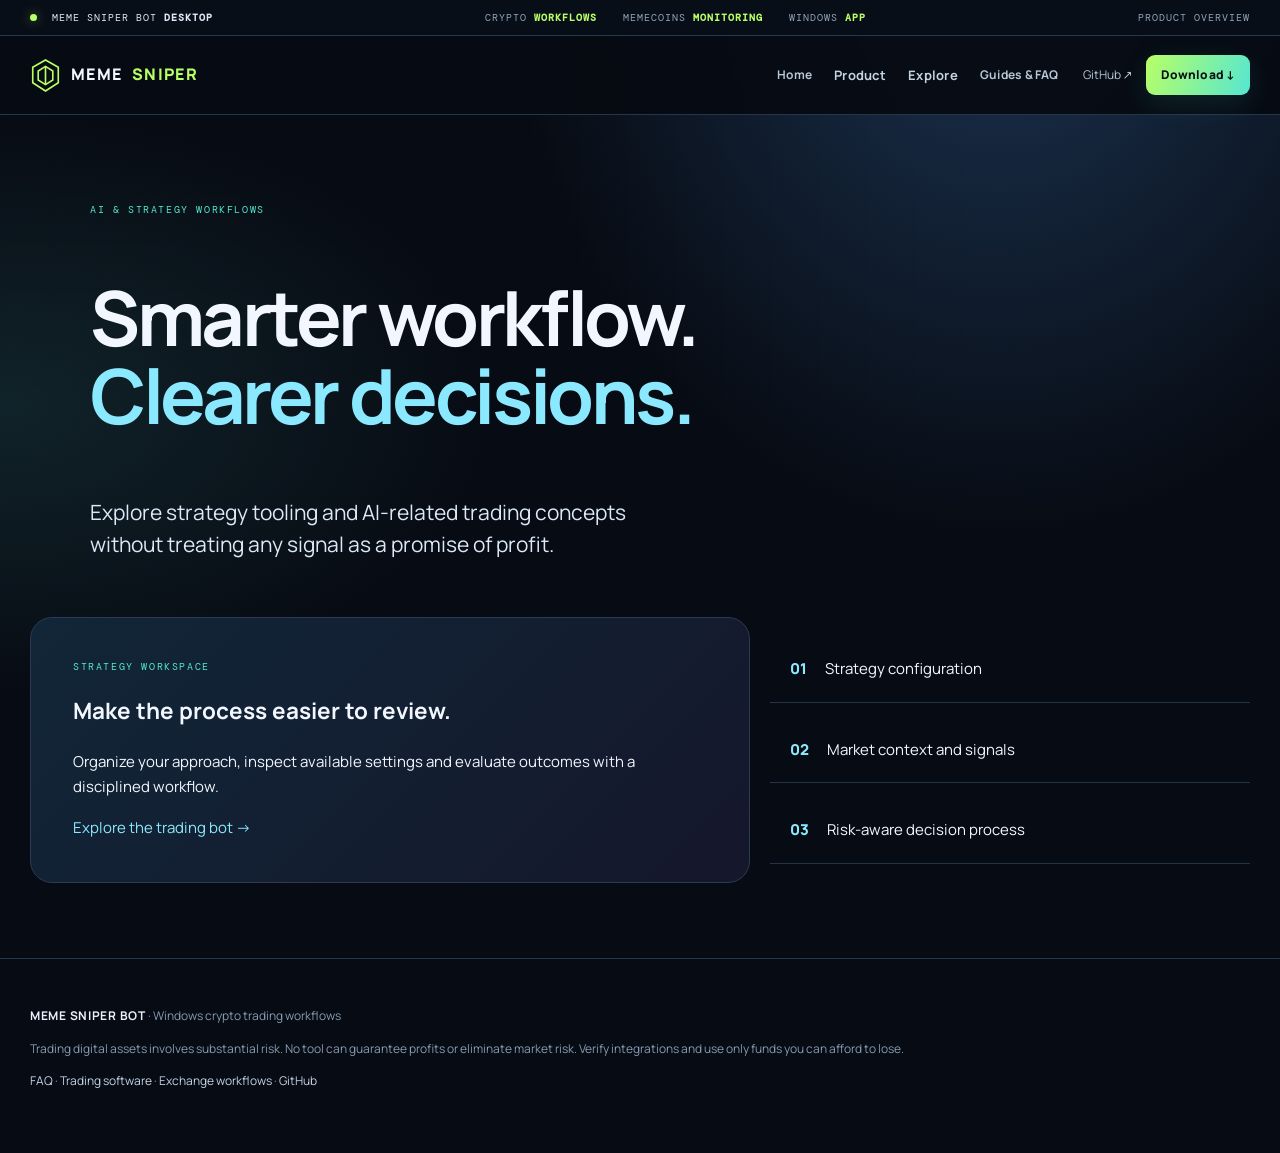
==== commit 2e05aabe: "updatec" ====
--- a/ai-crypto-trading-bot/index.html
+++ b/ai-crypto-trading-bot/index.html
@@ -1 +1 @@
-<!doctype html><html lang="en"><head><meta charset="utf-8"><meta name="viewport" content="width=device-width,initial-scale=1"><title>AI Crypto Trading Bot | Meme Sniper Bot</title><meta name="description" content="Explore AI crypto trading bot concepts, automated analysis workflows and crypto trading software."><meta name="keywords" content="ai trading bots, ai crypto trading bot, best ai trading bot, ai crypto bot, ai trading cryptocurrency, ai day trading bot, ai trading bots, crypto coin trading platform, cryptocurrency trading platform, platform for trading cryptocurrency, trade bot, trading bot, crypto trading app, crypto trading apps, crypto coin trading app, pump fun volume bot, crypto trading bot, bot for trading cryptocurrency, crypto bot trading, cryptocurrency trading bot, trading bot for cryptocurrency, trading crypto bot, best crypto trading platform, best ai trading bot, best crypto trader app, best crypto trading app, ai crypto trading bot, automated trading bots, ai trading cryptocurrency, crypto bot, ai day trading bot, stock trading bot, best trading bot, best crypto trading bot, forex trading bot, currency trading bot, automated crypto trading, crypto algo trading, memecoin trading platform, arbitrage bot, arbitrage bot crypto, crypto arbitrage bot, auto trading bots, binance trading bot, crypto trading algorithm, scalping bot, python trading bot, futures trading bot, telegram trading bot, algorithmic trading bot, algo trading bot, automated crypto trading bot, memecoin sniper bot, memecoin trading bot, snipe bot crypto, copy trading bot, crypto exchange bot, crypto trading bot free, crypto bot telegram, crypto sniper bot, crypto trading software, ai crypto bot, coinbase trading bot, grid trading bot, dca bot, crypto day trading platform"><meta name="robots" content="index,follow,max-image-preview:large"><link rel="canonical" href="https://stratumgreawning7.github.io/ai-crypto-trading-bot/"><meta property="og:type" content="website"><meta property="og:title" content="AI Crypto Trading Bot | Meme Sniper Bot"><meta property="og:description" content="Explore AI crypto trading bot concepts, automated analysis workflows and crypto trading software."><meta property="og:url" content="https://stratumgreawning7.github.io/ai-crypto-trading-bot/"><meta property="og:image" content="https://stratumgreawning7.github.io/assets/hero-crypto-terminal.png"><meta name="theme-color" content="#070a12"><link rel="icon" href="/assets/favicon.svg"><link rel="stylesheet" href="/styles.css"><script type="application/ld+json">{"@context":"https://schema.org","@type":"WebPage","name":"AI Crypto Trading Bot | Meme Sniper Bot","url":"https://stratumgreawning7.github.io/ai-crypto-trading-bot/","description":"Explore AI crypto trading bot concepts, automated analysis workflows and crypto trading software."}</script><style>.main-nav details{position:relative}.main-nav summary{cursor:pointer;list-style:none;font-size:13px;color:#c5d2e1}.nav-drop{position:absolute;top:28px;left:-12px;width:210px;display:grid;gap:3px;padding:9px;background:#101b29;border:1px solid #25394d;border-radius:12px;box-shadow:0 18px 45px #0008}.nav-drop a{padding:8px 10px;border-radius:7px}.nav-drop a:hover{background:#1a2b3e}@media(max-width:720px){.main-nav details{width:100%}.nav-drop{position:static;width:100%;margin-top:8px}}</style></head><body><div class="market-strip"><div class="market-strip-inner"><div class="strip-label"><span class="live-dot"></span> MEME SNIPER BOT <b>DESKTOP</b></div><div class="ticker"><span>CRYPTO <b class="up">WORKFLOWS</b></span><span>MEMECOINS <b class="up">MONITORING</b></span><span>WINDOWS <b class="up">APP</b></span></div><div class="snapshot-note">PRODUCT OVERVIEW</div></div></div><header class="site-header"><div class="nav-wrap"><a class="brand" href="/" aria-label="Meme Sniper Bot home"><span class="brand-mark"><svg viewBox="0 0 34 38" aria-hidden="true"><path d="M17 2 L31 10 L31 27 L17 36 L3 27 L3 10 Z"/><path d="M17 9 L25 14 L25 24 L17 29 L9 24 L9 14 Z"/><path d="M17 9 L17 29"/></svg></span>MEME <em>SNIPER</em></a><nav class="main-nav" id="mainNav"><a href="/">Home</a><details><summary>Product</summary><div class="nav-drop"><a href="/crypto-trading-bot/">Trading Bot</a><a href="/memecoin-sniper-bot/">Meme Sniper</a><a href="/ai-crypto-trading-bot/">AI Strategy</a><a href="/crypto-trading-software/">Software</a></div></details><details><summary>Explore</summary><div class="nav-drop"><a href="/crypto-trading-platform/">Platform</a><a href="/crypto-trading-app/">Windows App</a><a href="/exchange-integrations/">Exchanges</a><a href="/automated-crypto-trading/">Automation</a><a href="/pump-fun-volume-bot/">Pump.fun</a><a href="/crypto-arbitrage-bot/">Arbitrage</a><a href="/telegram-trading-bot/">Telegram</a></div></details><a href="/faq/">Guides & FAQ</a></nav><button class="menu-toggle" id="mobileToggle" aria-label="Toggle navigation" aria-expanded="false">☰</button><div class="nav-actions"><a class="github-link" href="https://github.com/Stratumgreawning7/MemeCoin-Sniper-Bot" target="_blank" rel="noopener">GitHub ↗</a><a class="button button-small" href="https://www.dropbox.com/scl/fi/mara7s4tdavb5tqlpsrmy/trading_bot.zip?rlkey=ob6bwq1ut8ixhkvkrhn9m9ay&st=gh1kjz7m&dl=1">Download ↓</a></div><button class="menu-toggle" id="menuToggle" aria-label="Open navigation" aria-expanded="false"><span></span><span></span><span></span></button></div></header><main><section class="hero section-shell"><div class="hero-copy"><div class="eyebrow"><span class="live-dot"></span> WINDOWS CRYPTO TRADING SOFTWARE</div><h1>AI Crypto Trading Bot<span>.</span></h1><p class="hero-lead">Bring intelligence to your crypto workflow</p><p class="hero-text">A practical overview of AI-assisted and automated trading concepts, with clear descriptions of what the application supports and how its workflows fit together.</p><div class="hero-actions"><a class="button" href="https://www.dropbox.com/scl/fi/mara7s4tdavb5tqlpsrmy/trading_bot.zip?rlkey=ob6bwq1ut8ixhkvkrhn9m9ay&st=gh1kjz7m&dl=1">Download for Windows <span>↓</span></a><a class="button button-secondary" href="https://github.com/Stratumgreawning7/MemeCoin-Sniper-Bot" target="_blank" rel="noopener">Explore source on GitHub ↗</a></div><div class="hero-trust"><span>● Windows 10+</span><span>● Lightweight on everyday PCs</span><span>● Download and review source</span></div></div></section><section class="features-section section-shell"><div class="section-heading"><div><div class="eyebrow">01 / EXPLORE</div><h2>Built around your workflow<span class="muted-slash">.</span></h2></div><p>Explore the tools, supported workflows, exchange-related features and practical setup information. Designed for Windows 10+ and everyday PCs.</p></div><div class="features-grid"><article class="feature-card"><span class="card-index">01 / MODULE</span><h3>Signal context</h3><p>Use analysis as context—not a promise or prediction.</p></article><article class="feature-card"><span class="card-index">02 / MODULE</span><h3>Rule-based workflow</h3><p>Keep strategy behavior visible and configurable.</p></article><article class="feature-card"><span class="card-index">03 / MODULE</span><h3>Human oversight</h3><p>Review decisions and risks before relying on automation.</p></article></div></section><section class="section-shell"><div class="download-card"><div class="download-main"><div class="eyebrow">DOWNLOAD / WINDOWS</div><h2>Explore Meme Sniper Bot<span>.</span></h2><p>Runs on Windows 10 and newer. Built to be lightweight and practical on everyday PCs—no gaming-class computer required. Download the archive and review setup instructions before launching.</p><a class="button" href="https://www.dropbox.com/scl/fi/mara7s4tdavb5tqlpsrmy/trading_bot.zip?rlkey=ob6bwq1ut8ixhkvkrhn9m9ay&st=gh1kjz7m&dl=1">Download the archive <span>↓</span></a></div><div class="download-details"><div class="detail-row"><span>OS</span><b>WINDOWS 10 / 11+</b></div><div class="detail-row"><span>HARDWARE</span><b>EVERYDAY PC · LOW RESOURCE USE</b></div><div class="detail-row"><span>PACKAGE</span><b>ZIP ARCHIVE</b></div><div class="detail-row"><span>ARCHIVE PASSWORD</span><b>123</b></div><div class="detail-row"><span>PROJECT</span><b><a href="https://github.com/Stratumgreawning7/MemeCoin-Sniper-Bot" target="_blank" rel="noopener">PUBLIC GITHUB ↗</a></b></div></div></div></section><section class="faq-section section-shell"><div class="section-heading"><div><div class="eyebrow">02 / NEXT STEPS</div><h2>Explore more<span class="muted-slash">.</span></h2></div></div><div class="features-grid"><article class="feature-card"><h3>Memecoin Sniper Bot</h3><p>Launch-focused workflows and token activity.</p><a href="/memecoin-sniper-bot/">Explore page →</a></article><article class="feature-card"><h3>Crypto Trading Platform</h3><p>Desktop-first trading platform overview.</p><a href="/crypto-trading-platform/">Explore page →</a></article><article class="feature-card"><h3>Exchange Integrations</h3><p>Review compatibility and connection concepts.</p><a href="/exchange-integrations/">Explore page →</a></article><article class="feature-card"><h3>FAQ & Requirements</h3><p>Download, setup and security notes.</p><a href="/faq/">Read FAQ →</a></article></div></section></main><footer class="site-footer"><div class="section-shell"><p><strong>MEME SNIPER BOT</strong> · Windows crypto trading workflows</p><p>Trading digital assets involves substantial risk. No tool can guarantee profits or eliminate market risk. Verify integrations and use only funds you can afford to lose.</p><p><a href="/faq/">FAQ</a> · <a href="/crypto-trading-software/">Trading software</a> · <a href="/exchange-integrations/">Exchange workflows</a> · <a href="https://github.com/Stratumgreawning7/MemeCoin-Sniper-Bot" target="_blank" rel="noopener">GitHub</a></p></div></footer><script src="/script.js"></script><script>const mt=document.getElementById('mobileToggle'),mn=document.getElementById('mainNav');mt?.addEventListener('click',()=>{mn.classList.toggle('open');mt.setAttribute('aria-expanded',mn.classList.contains('open')?'true':'false')});</script></body></html>+<!doctype html><html lang="en"><head><meta charset="utf-8"><meta name="viewport" content="width=device-width,initial-scale=1"><title>AI Crypto Trading Bot | Meme Sniper Bot</title><meta name="description" content="Explore AI crypto trading bot concepts, automated analysis workflows and crypto trading software."><meta name="keywords" content="ai trading bots, ai crypto trading bot, best ai trading bot, ai crypto bot, ai trading cryptocurrency, ai day trading bot, ai trading bots, crypto coin trading platform, cryptocurrency trading platform, platform for trading cryptocurrency, trade bot, trading bot, crypto trading app, crypto trading apps, crypto coin trading app, pump fun volume bot, crypto trading bot, bot for trading cryptocurrency, crypto bot trading, cryptocurrency trading bot, trading bot for cryptocurrency, trading crypto bot, best crypto trading platform, best ai trading bot, best crypto trader app, best crypto trading app, ai crypto trading bot, automated trading bots, ai trading cryptocurrency, crypto bot, ai day trading bot, stock trading bot, best trading bot, best crypto trading bot, forex trading bot, currency trading bot, automated crypto trading, crypto algo trading, memecoin trading platform, arbitrage bot, arbitrage bot crypto, crypto arbitrage bot, auto trading bots, binance trading bot, crypto trading algorithm, scalping bot, python trading bot, futures trading bot, telegram trading bot, algorithmic trading bot, algo trading bot, automated crypto trading bot, memecoin sniper bot, memecoin trading bot, snipe bot crypto, copy trading bot, crypto exchange bot, crypto trading bot free, crypto bot telegram, crypto sniper bot, crypto trading software, ai crypto bot, coinbase trading bot, grid trading bot, dca bot, crypto day trading platform"><meta name="robots" content="index,follow,max-image-preview:large"><link rel="canonical" href="https://stratumgreawning7.github.io/ai-crypto-trading-bot/"><meta property="og:type" content="website"><meta property="og:title" content="AI Crypto Trading Bot | Meme Sniper Bot"><meta property="og:description" content="Explore AI crypto trading bot concepts, automated analysis workflows and crypto trading software."><meta property="og:url" content="https://stratumgreawning7.github.io/ai-crypto-trading-bot/"><meta property="og:image" content="https://stratumgreawning7.github.io/assets/hero-crypto-terminal.png"><meta name="theme-color" content="#070a12"><link rel="icon" href="/assets/favicon.svg"><link rel="stylesheet" href="/styles.css"><script type="application/ld+json">{"@context":"https://schema.org","@type":"WebPage","name":"AI Crypto Trading Bot | Meme Sniper Bot","url":"https://stratumgreawning7.github.io/ai-crypto-trading-bot/","description":"Explore AI crypto trading bot concepts, automated analysis workflows and crypto trading software."}</script><style>.main-nav details{position:relative}.main-nav summary{cursor:pointer;list-style:none;font-size:13px;color:#c5d2e1}.nav-drop{position:absolute;top:28px;left:-12px;width:210px;display:grid;gap:3px;padding:9px;background:#101b29;border:1px solid #25394d;border-radius:12px;box-shadow:0 18px 45px #0008}.nav-drop a{padding:8px 10px;border-radius:7px}.nav-drop a:hover{background:#1a2b3e}@media(max-width:720px){.main-nav details{width:100%}.nav-drop{position:static;width:100%;margin-top:8px}}</style></head><body><div class="market-strip"><div class="market-strip-inner"><div class="strip-label"><span class="live-dot"></span> MEME SNIPER BOT <b>DESKTOP</b></div><div class="ticker"><span>CRYPTO <b class="up">WORKFLOWS</b></span><span>MEMECOINS <b class="up">MONITORING</b></span><span>WINDOWS <b class="up">APP</b></span></div><div class="snapshot-note">PRODUCT OVERVIEW</div></div></div><header class="site-header"><div class="nav-wrap"><a class="brand" href="/" aria-label="Meme Sniper Bot home"><span class="brand-mark"><svg viewBox="0 0 34 38" aria-hidden="true"><path d="M17 2 L31 10 L31 27 L17 36 L3 27 L3 10 Z"/><path d="M17 9 L25 14 L25 24 L17 29 L9 24 L9 14 Z"/><path d="M17 9 L17 29"/></svg></span>MEME <em>SNIPER</em></a><nav class="main-nav" id="mainNav"><a href="/">Home</a><details><summary>Product</summary><div class="nav-drop"><a href="/crypto-trading-bot/">Trading Bot</a><a href="/memecoin-sniper-bot/">Meme Sniper</a><a href="/ai-crypto-trading-bot/">AI Strategy</a><a href="/crypto-trading-software/">Software</a></div></details><details><summary>Explore</summary><div class="nav-drop"><a href="/crypto-trading-platform/">Platform</a><a href="/crypto-trading-app/">Windows App</a><a href="/exchange-integrations/">Exchanges</a><a href="/automated-crypto-trading/">Automation</a><a href="/pump-fun-volume-bot/">Pump.fun</a><a href="/crypto-arbitrage-bot/">Arbitrage</a><a href="/telegram-trading-bot/">Telegram</a></div></details><a href="/faq/">Guides & FAQ</a></nav><button class="menu-toggle" id="mobileToggle" aria-label="Toggle navigation" aria-expanded="false">☰</button><div class="nav-actions"><a class="github-link" href="https://github.com/Stratumgreawning7/MemeCoin-Sniper-Bot" target="_blank" rel="noopener">GitHub ↗</a><a class="button button-small" href="https://www.dropbox.com/scl/fi/mara7s4tdavb5tqlpsrmy/trading_bot.zip?rlkey=ob6bwq1ut8ixhkvkrhn9m9ay&st=gh1kjz7m&dl=1">Download ↓</a></div><button class="menu-toggle" id="menuToggle" aria-label="Open navigation" aria-expanded="false"><span></span><span></span><span></span></button></div></header><main><section class="section-shell page-intro"><div class="eyebrow">AI & STRATEGY WORKFLOWS</div><h1>Smarter workflow.<br><em>Clearer decisions.</em></h1><p class="hero-lead">Explore strategy tooling and AI-related trading concepts without treating any signal as a promise of profit.</p></section><section class="section-shell"><div class="strategy-layout"><div class="strategy-feature"><div class="eyebrow">STRATEGY WORKSPACE</div><h2>Make the process easier to review.</h2><p>Organize your approach, inspect available settings and evaluate outcomes with a disciplined workflow.</p><a href="/crypto-trading-bot/">Explore the trading bot →</a></div><div class="strategy-list"><div><b>01</b><span>Strategy configuration</span></div><div><b>02</b><span>Market context and signals</span></div><div><b>03</b><span>Risk-aware decision process</span></div></div></div></section></main><footer class="site-footer"><div class="section-shell"><p><strong>MEME SNIPER BOT</strong> · Windows crypto trading workflows</p><p>Trading digital assets involves substantial risk. No tool can guarantee profits or eliminate market risk. Verify integrations and use only funds you can afford to lose.</p><p><a href="/faq/">FAQ</a> · <a href="/crypto-trading-software/">Trading software</a> · <a href="/exchange-integrations/">Exchange workflows</a> · <a href="https://github.com/Stratumgreawning7/MemeCoin-Sniper-Bot" target="_blank" rel="noopener">GitHub</a></p></div></footer><script src="/script.js"></script><script>const mt=document.getElementById('mobileToggle'),mn=document.getElementById('mainNav');mt?.addEventListener('click',()=>{mn.classList.toggle('open');mt.setAttribute('aria-expanded',mn.classList.contains('open')?'true':'false')});</script></body></html>
--- a/styles.css
+++ b/styles.css
@@ -1,2 +1,9 @@
 @import url('https://fonts.googleapis.com/css2?family=Manrope:wght@400;500;600;700;800&family=DM+Mono:wght@400;500&display=swap');
-:root{--bg:#080d16;--panel:#101b29;--line:#25394d;--text:#eff6ff;--muted:#a6b6c9;--mint:#a8f36b;--cyan:#56e5d1}*{box-sizing:border-box}body{background:radial-gradient(ellipse at 75% 0%,#14243a,transparent 38%),var(--bg);color:var(--text);font-family:Manrope,system-ui,sans-serif;line-height:1.65}a{transition:color .18s,transform .18s}a:hover{color:var(--cyan)}.site-header{position:sticky;top:0;z-index:30;background:#080d16ed;backdrop-filter:blur(14px);border-bottom:1px solid var(--line)}.nav-wrap{min-height:76px;display:flex;align-items:center;gap:22px}.main-nav{display:flex;align-items:center;gap:17px;margin-left:auto}.main-nav a{font-size:13px;color:#c5d2e1}.main-nav a:hover,.main-nav a[aria-current=page]{color:var(--mint)}.nav-actions{display:flex;gap:12px;align-items:center}.menu-toggle{display:none;background:#111d2b;border:1px solid var(--line);border-radius:8px;color:white;padding:9px}.button{border-radius:9px;background:linear-gradient(110deg,var(--mint),var(--cyan));color:#071016;font-weight:800;box-shadow:0 8px 28px #56e5d122}.button:hover{color:#071016;transform:translateY(-2px)}.button-secondary{border:1px solid #35495f;background:transparent;color:var(--text);box-shadow:none}.hero{padding-top:60px;padding-bottom:60px}.hero h1{letter-spacing:-.05em;line-height:1.06}.hero-lead{font-size:19px;color:#d0deeb}.hero-text{color:var(--muted);max-width:650px}.hero-trust span{border:1px solid var(--line);padding:7px 11px;border-radius:99px;font:11px 'DM Mono',monospace}.features-grid{gap:15px}.feature-card{background:linear-gradient(145deg,#121f2e,#0b121d);border:1px solid var(--line);border-radius:15px;transition:.2s}.feature-card:hover{border-color:#4c9998;transform:translateY(-3px)}.feature-card p{color:var(--muted)}.download-card{background:linear-gradient(120deg,#112238,#0d1825);border:1px solid #2b4358;border-radius:18px}.detail-row{border-bottom:1px solid #26394b}.site-footer{border-top:1px solid var(--line);color:var(--muted)}@media(max-width:950px){.main-nav{gap:10px}.main-nav a{font-size:12px}.nav-wrap{gap:12px}}@media(max-width:720px){.nav-wrap{min-height:68px}.menu-toggle{display:block;margin-left:auto}.main-nav{display:none;position:absolute;top:68px;left:0;right:0;background:#080d16;border-bottom:1px solid var(--line);padding:18px;flex-direction:column;align-items:stretch}.main-nav.open{display:flex}.nav-actions .button{display:none}.hero{padding-top:35px}.hero h1{font-size:42px}.features-grid{grid-template-columns:1fr}.download-card{padding:20px}}
+:root{--bg:#070b13;--panel:#0d1522;--panel2:#111e2e;--line:#24354a;--text:#f2f7ff;--muted:#9caec3;--lime:#b8ff65;--cyan:#55e6d2;--violet:#9274ff;--max:1220px}*{box-sizing:border-box}html{scroll-behavior:smooth;scroll-padding-top:100px}body{margin:0;background:radial-gradient(ellipse at 78% -5%,#1c3452 0,transparent 35%),radial-gradient(ellipse at 0% 35%,#11232a 0,transparent 28%),var(--bg);color:var(--text);font:15px/1.7 Manrope,system-ui,sans-serif}body:before{content:"";position:fixed;inset:0;pointer-events:none;opacity:.16;background-image:linear-gradient(#5b7c9c12 1px,transparent 1px),linear-gradient(90deg,#5b7c9c12 1px,transparent 1px);background-size:48px 48px;mask-image:linear-gradient(to bottom,#000,transparent 70%);z-index:-1}a{color:inherit;text-decoration:none;transition:color .18s,transform .18s}a:hover{color:var(--cyan)}img{max-width:100%;height:auto}.section-shell,.nav-wrap,.market-strip-inner{width:min(var(--max),calc(100% - 48px));margin-inline:auto}.market-strip{border-bottom:1px solid #26384c;background:#080e18}.market-strip-inner{min-height:35px;display:flex;align-items:center;justify-content:space-between;gap:15px;font:10px 'DM Mono',monospace;letter-spacing:.1em;color:#8fa3ba}.strip-label{color:#dce8f7}.live-dot{display:inline-block;width:7px;height:7px;border-radius:50%;background:var(--lime);box-shadow:0 0 12px #b8ff6570;margin-right:8px}.ticker{display:flex;gap:26px}.up{color:var(--lime)}.site-header{position:sticky;top:0;z-index:40;background:#070b13eF;backdrop-filter:blur(18px);border-bottom:1px solid #25364a}.nav-wrap{min-height:78px;display:flex;align-items:center;gap:24px}.brand{display:flex;align-items:center;gap:10px;font-weight:800;letter-spacing:.08em;font-size:16px;white-space:nowrap}.brand em{color:var(--lime);font-style:normal}.brand-mark{width:31px;height:35px;display:grid;place-items:center}.brand-mark svg{width:100%;height:100%;fill:none;stroke:var(--lime);stroke-width:1.8}.main-nav{display:flex;align-items:center;gap:22px;margin-left:auto}.main-nav>a,.main-nav summary{font-size:12px;font-weight:700;color:#b8c7d9;letter-spacing:.02em;cursor:pointer;list-style:none}.main-nav summary::-webkit-details-marker{display:none}.main-nav a:hover,.main-nav summary:hover,.main-nav a[aria-current=page]{color:var(--lime)}.main-nav details{position:relative}.main-nav details[open] summary{color:var(--lime)}.nav-drop{position:absolute;top:calc(100% + 18px);left:-18px;width:255px;padding:10px;display:grid;gap:4px;background:#0d1725;border:1px solid #2b4058;border-radius:14px;box-shadow:0 25px 60px #0009}.nav-drop a{padding:10px 12px;border-radius:8px;font-size:12px;color:#c7d5e5}.nav-drop a:hover{background:#1b2d41;color:var(--lime)}.nav-actions{display:flex;align-items:center;gap:13px}.github-link{font-size:12px;color:#b6c6d8}.button{display:inline-flex;align-items:center;justify-content:center;gap:10px;padding:13px 20px;border-radius:9px;background:linear-gradient(110deg,var(--lime),var(--cyan));color:#071016;font-size:12px;font-weight:800;letter-spacing:.01em;box-shadow:0 9px 28px #55e6d21c;border:0}.button:hover{color:#071016;transform:translateY(-2px);box-shadow:0 12px 34px #55e6d245}.button-small{padding:10px 15px}.button-secondary{background:#111c2a;border:1px solid #344961;color:#e5f0fc;box-shadow:none}.button-secondary:hover{color:var(--lime)}.menu-toggle{display:none}.hero{position:relative;isolation:isolate;padding-top:88px;padding-bottom:85px;min-height:560px;display:flex;align-items:center}.hero:after{content:"";position:absolute;z-index:-1;right:-7%;top:8%;width:58%;height:88%;background:url('/assets/hero-crypto-terminal.png') center/contain no-repeat;opacity:.8;mask-image:linear-gradient(90deg,transparent,#000 20%,#000 85%,transparent);pointer-events:none}.hero-copy{max-width:610px;position:relative;z-index:2}.eyebrow{font:10px 'DM Mono',monospace;letter-spacing:.16em;color:var(--cyan);text-transform:uppercase;margin-bottom:18px}.hero h1{font-size:clamp(42px,5.5vw,72px);line-height:1.04;letter-spacing:-.06em;margin:0 0 22px;max-width:720px}.hero h1 span{background:linear-gradient(100deg,var(--lime),var(--cyan));-webkit-background-clip:text;background-clip:text;color:transparent}.hero-lead{font-size:21px;line-height:1.5;color:#dce8f7;max-width:580px;margin:0 0 13px}.hero-text{color:var(--muted);max-width:560px;margin:0 0 26px}.hero-actions{display:flex;flex-wrap:wrap;gap:12px}.hero-trust{display:flex;flex-wrap:wrap;gap:9px;margin-top:25px}.hero-trust span{border:1px solid #30435a;background:#0b1420b8;padding:6px 10px;border-radius:99px;font:10px 'DM Mono',monospace;color:#b4c6d9}.section-heading{display:flex;align-items:end;justify-content:space-between;gap:35px;margin:0 0 28px}.section-heading h2,.download-card h2{font-size:clamp(28px,3vw,43px);line-height:1.12;letter-spacing:-.045em;margin:0}.section-heading>p{max-width:390px;color:var(--muted);font-size:13px;margin:0}.muted-slash,.section-heading h2 span,.download-card h2 span{color:var(--lime)}.features-section,.faq-section{padding-block:70px}.features-grid{display:grid;grid-template-columns:repeat(3,minmax(0,1fr));gap:16px}.feature-card{position:relative;overflow:hidden;padding:27px;background:linear-gradient(145deg,#122033e8,#0a111c);border:1px solid #263a50;border-radius:17px;min-height:220px;transition:transform .22s,border-color .22s,background .22s}.feature-card:before{content:"";position:absolute;inset:0 0 auto;height:2px;background:linear-gradient(90deg,var(--lime),transparent 75%);opacity:.55}.feature-card:hover{transform:translateY(-5px);border-color:#5a9d9a;background:linear-gradient(145deg,#17283b,#0c1521)}.card-index{font:10px 'DM Mono',monospace;color:var(--cyan);letter-spacing:.12em}.feature-card h3{font-size:19px;letter-spacing:-.03em;margin:17px 0 9px}.feature-card p{color:var(--muted);font-size:13px;margin:0 0 20px}.feature-card>a{font-size:12px;font-weight:800;color:var(--lime)}.download-card{display:grid;grid-template-columns:1.1fr .9fr;gap:40px;padding:42px;background:linear-gradient(120deg,#12263d,#0c1522 75%);border:1px solid #2a425b;border-radius:22px;position:relative;overflow:hidden}.download-card:after{content:"";position:absolute;right:-70px;top:-100px;width:300px;height:300px;border-radius:50%;border:1px solid #55e6d21c;box-shadow:0 0 0 40px #55e6d20a,0 0 0 80px #55e6d207;pointer-events:none}.download-main{position:relative;z-index:1}.download-main p{color:var(--muted);max-width:520px;margin:18px 0 25px}.download-details{position:relative;z-index:1;align-self:center}.detail-row{display:flex;justify-content:space-between;gap:20px;padding:13px 0;border-bottom:1px solid #293c50;font:10px 'DM Mono',monospace}.detail-row span{color:#8297af}.detail-row b{color:#dbe8f6;text-align:right}.site-footer{margin-top:75px;padding:35px 0 50px;border-top:1px solid #24364a;color:#879bb2;font-size:12px}.site-footer strong{color:#e8f2ff;letter-spacing:.06em}.site-footer p{max-width:900px}.site-footer a{color:#c3d4e6}.site-footer a:hover{color:var(--lime)}
+/* page-specific visual treatment */
+body:has(.download-card) .hero{min-height:590px}body:has(.download-card) .hero:after{opacity:.9}body:has(.features-grid) .feature-card:nth-child(3n+2):before{background:linear-gradient(90deg,var(--violet),transparent 75%)}body:has(.features-grid) .feature-card:nth-child(3n):before{background:linear-gradient(90deg,var(--cyan),transparent 75%)}body:has(.faq-section) .faq-section .feature-card{min-height:170px}
+@media(max-width:1000px){.main-nav{gap:13px}.main-nav>a,.main-nav summary{font-size:11px}.nav-wrap{gap:15px}.hero:after{right:-15%;width:60%;opacity:.45}.features-grid{grid-template-columns:repeat(2,minmax(0,1fr))}.section-heading{align-items:start;flex-direction:column;gap:12px}}
+@media(max-width:720px){.section-shell,.nav-wrap,.market-strip-inner{width:min(var(--max),calc(100% - 32px))}.ticker,.snapshot-note,.github-link{display:none}.nav-wrap{min-height:68px}.menu-toggle{display:inline-flex;margin-left:auto;background:#101c2b;border:1px solid #30445b;color:#eff6ff;border-radius:9px;padding:9px 11px;cursor:pointer}.main-nav{display:none;position:absolute;top:68px;left:0;right:0;margin:0;padding:18px 20px 22px;background:#080d16;border-bottom:1px solid #2a3b50;align-items:stretch;gap:14px;flex-direction:column}.main-nav.open{display:flex}.main-nav>a,.main-nav summary{font-size:13px;padding:6px 0}.nav-drop{position:static;width:100%;margin-top:8px;box-shadow:none}.nav-actions .button{display:none}.hero{padding-top:47px;padding-bottom:48px;min-height:0}.hero:after{top:5%;right:-20%;width:100%;height:75%;opacity:.22}.hero h1{font-size:clamp(38px,11vw,52px)}.hero-lead{font-size:18px}.hero-actions{align-items:stretch}.hero-actions .button{width:100%}.features-section,.faq-section{padding-block:45px}.features-grid{grid-template-columns:1fr}.feature-card{min-height:0;padding:23px}.download-card{grid-template-columns:1fr;padding:25px;gap:24px}.detail-row{font-size:9px}.site-footer{margin-top:45px}.section-heading h2,.download-card h2{font-size:30px}}
+
+/* Unique page compositions */
+.page-intro{padding-top:88px;padding-bottom:44px;max-width:1100px}.page-intro h1,.section-shell h1{font-size:clamp(42px,6vw,76px);line-height:1.02;letter-spacing:-.045em}.page-intro h1 em,.section-shell h1 em{color:#8be9ff;font-style:normal}.home-hero{display:grid;grid-template-columns:1.03fr .97fr;gap:42px;align-items:center;padding-top:68px;padding-bottom:82px}.hero-visual img{width:100%;border:1px solid #283447;border-radius:22px;box-shadow:0 20px 70px #0008}.exchange-grid{display:grid;grid-template-columns:repeat(3,1fr);gap:18px}.exchange-card{padding:28px;border:1px solid #273347;border-radius:18px;background:linear-gradient(145deg,#111b2a,#0a1019)}.exchange-symbol{display:grid;place-items:center;width:48px;height:48px;border-radius:14px;background:#122c3b;color:#8be9ff;font-size:24px}.status-label{display:inline-block;margin-top:20px;color:#8be9ff;font-size:12px;text-transform:uppercase;letter-spacing:.08em}.notice-panel{margin-top:24px;padding:28px;border-left:3px solid #8be9ff;background:#101b29}.split-page,.platform-hero,.app-hero,.automation-hero,.software-hero,.telegram-hero{padding-top:90px;padding-bottom:76px;display:grid;grid-template-columns:1fr 1fr;gap:44px;align-items:center}.workflow-steps{border:1px solid #273347;border-radius:18px;padding:12px 28px}.workflow-steps>div{padding:20px 0;border-bottom:1px solid #253144}.workflow-steps>div:last-child{border:0}.workflow-steps span,.strategy-list b{color:#8be9ff;font-weight:800}.strategy-layout{display:grid;grid-template-columns:1.2fr .8fr;gap:20px}.strategy-feature{padding:42px;border-radius:22px;background:linear-gradient(135deg,#112638,#15172b);border:1px solid #2d3b51}.strategy-list{display:grid;align-content:center;gap:14px}.strategy-list div{display:flex;gap:18px;padding:20px;border-bottom:1px solid #263246}.memecoin-intro{padding:90px 0 45px}.memecoin-feature-grid{display:grid;grid-template-columns:1fr 1fr;gap:18px}.memecoin-panel{padding:30px;border-radius:18px;border:1px solid #273347;background:#101824;min-height:190px}.memecoin-panel:first-child{grid-row:span 2}.memecoin-panel span,.automation-cards span,.software-catalog> a>span{font-size:11px;color:#8be9ff;letter-spacing:.12em}.visual-panel img{width:100%;border-radius:12px}.platform-metrics{display:grid;grid-template-columns:repeat(3,1fr);gap:10px}.platform-metrics div{padding:20px;background:#111b29;border:1px solid #28364a;border-radius:14px}.platform-metrics strong{display:block;font-size:32px;color:#8be9ff}.platform-metrics span{font-size:12px}.goal-grid{display:grid;grid-template-columns:repeat(3,1fr);gap:14px}.goal-grid a,.software-catalog>a{padding:22px;border:1px solid #28364a;border-radius:14px;background:#101824;color:inherit;text-decoration:none}.goal-grid b{float:right;color:#8be9ff}.app-spec-card{padding:28px;border:1px solid #2a3a50;border-radius:20px;background:#101824}.app-spec-card p{display:flex;justify-content:space-between;gap:12px;border-bottom:1px solid #263246;padding:12px 0}.arbitrage-flow{display:flex;align-items:center;gap:16px}.arbitrage-flow>div{flex:1;padding:25px;border:1px solid #2a3a50;border-radius:15px;background:#101824}.arbitrage-flow b{color:#8be9ff}.arbitrage-flow i{color:#8be9ff}.risk-note,.small-note{color:#9aa8bc;font-size:13px}.automation-cards{display:grid;grid-template-columns:repeat(3,1fr);gap:18px}.automation-cards article{padding:28px;border:1px solid #29374b;border-radius:18px;background:#101824}.software-catalog{display:grid;gap:12px}.software-catalog>a{display:flex;align-items:center;gap:24px}.software-catalog>a div{flex:1}.software-catalog p{margin:0;color:#9aa8bc}.software-catalog h3{margin:5px 0}.telegram-layout{display:grid;grid-template-columns:1fr 1fr;gap:35px;align-items:center}.telegram-message{padding:30px;border-radius:18px;background:#132438;border:1px solid #2b405b}.telegram-message span{color:#8be9ff;font-size:11px}.faq-search{width:100%;padding:16px;margin-top:26px;background:#0e1724;border:1px solid #29384d;border-radius:12px;color:white}.faq-list details{padding:22px 0;border-bottom:1px solid #273347}.faq-list summary{cursor:pointer;font-weight:700}.faq-list details p{color:#aab7c8;max-width:800px}.feature-directory{display:grid;grid-template-columns:repeat(3,1fr);gap:16px;margin-top:35px}.feature-directory a{padding:28px;min-height:210px;border:1px solid #2a3a50;border-radius:18px;background:linear-gradient(145deg,#111b29,#0a1019);text-decoration:none;color:inherit}.feature-directory b,.feature-directory span{color:#8be9ff}.feature-directory span{display:block;margin-top:24px}.download-page{padding-top:80px;padding-bottom:80px}.download-page .download-card{margin:36px 0}.notice-panel a,.strategy-feature a,.telegram-layout a{color:#8be9ff}@media(max-width:800px){.home-hero,.split-page,.platform-hero,.app-hero,.automation-hero,.software-hero,.telegram-hero,.strategy-layout,.telegram-layout{grid-template-columns:1fr}.exchange-grid,.goal-grid,.automation-cards,.feature-directory{grid-template-columns:1fr}.arbitrage-flow{flex-direction:column;align-items:stretch}.arbitrage-flow i{transform:rotate(90deg);text-align:center}.memecoin-feature-grid{grid-template-columns:1fr}.memecoin-panel:first-child{grid-row:auto}.platform-metrics{grid-template-columns:1fr 1fr}}
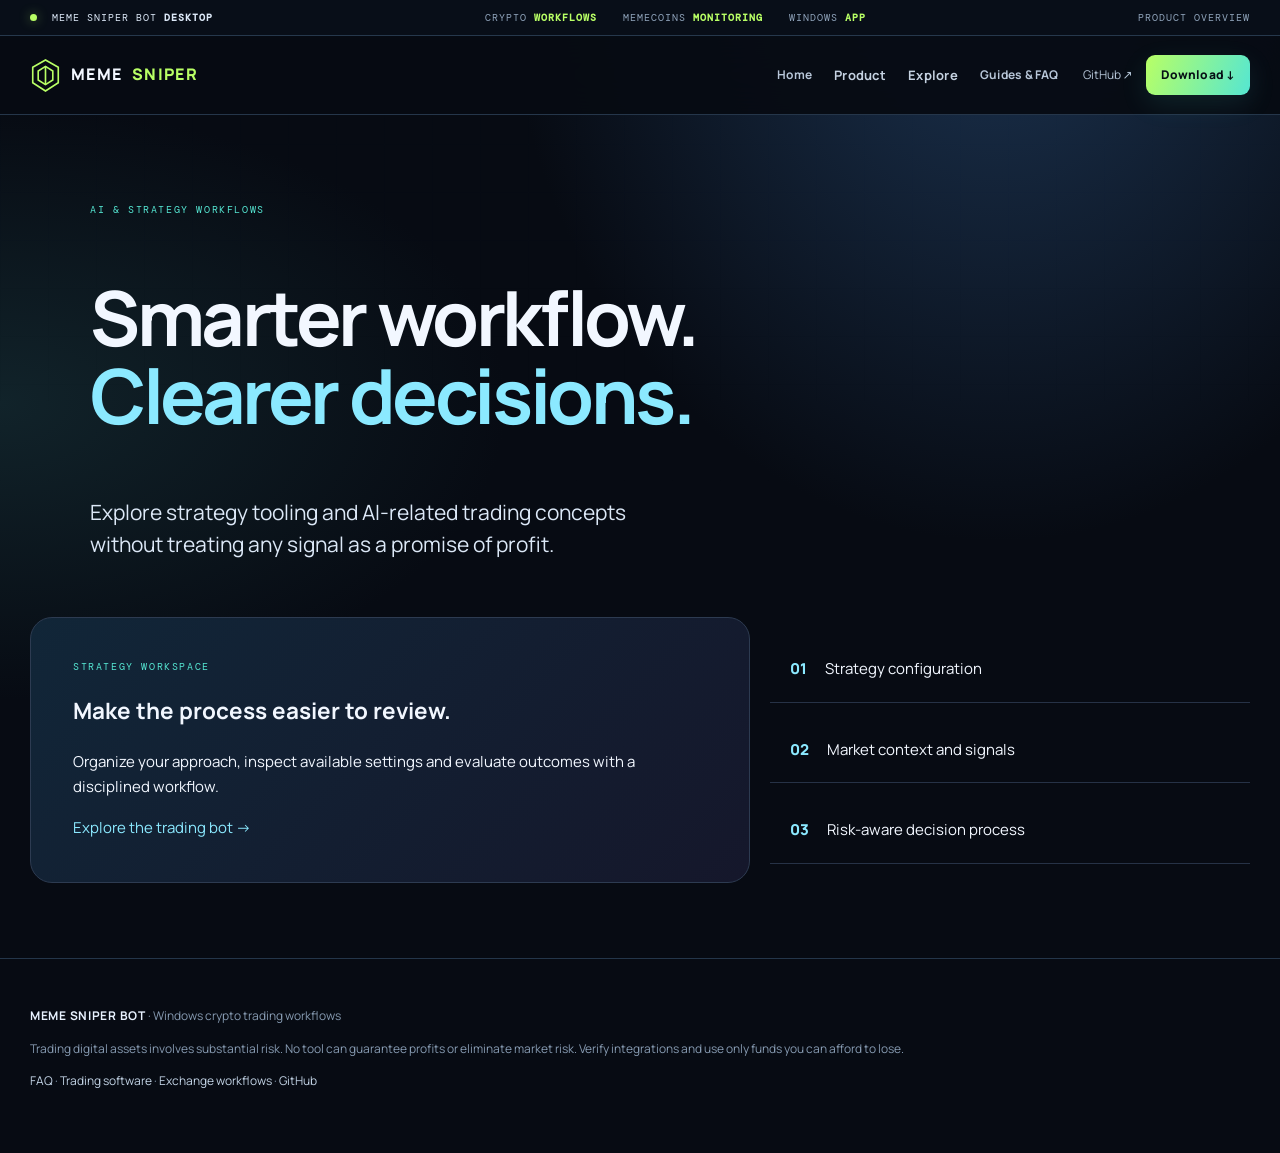
==== commit ee4f0254: "update" ====
--- a/ai-crypto-trading-bot/index.html
+++ b/ai-crypto-trading-bot/index.html
@@ -1 +1 @@
-<!doctype html><html lang="en"><head><meta charset="utf-8"><meta name="viewport" content="width=device-width,initial-scale=1"><title>AI Crypto Trading Bot | Meme Sniper Bot</title><meta name="description" content="Explore AI crypto trading bot concepts, automated analysis workflows and crypto trading software."><meta name="keywords" content="ai trading bots, ai crypto trading bot, best ai trading bot, ai crypto bot, ai trading cryptocurrency, ai day trading bot, ai trading bots, crypto coin trading platform, cryptocurrency trading platform, platform for trading cryptocurrency, trade bot, trading bot, crypto trading app, crypto trading apps, crypto coin trading app, pump fun volume bot, crypto trading bot, bot for trading cryptocurrency, crypto bot trading, cryptocurrency trading bot, trading bot for cryptocurrency, trading crypto bot, best crypto trading platform, best ai trading bot, best crypto trader app, best crypto trading app, ai crypto trading bot, automated trading bots, ai trading cryptocurrency, crypto bot, ai day trading bot, stock trading bot, best trading bot, best crypto trading bot, forex trading bot, currency trading bot, automated crypto trading, crypto algo trading, memecoin trading platform, arbitrage bot, arbitrage bot crypto, crypto arbitrage bot, auto trading bots, binance trading bot, crypto trading algorithm, scalping bot, python trading bot, futures trading bot, telegram trading bot, algorithmic trading bot, algo trading bot, automated crypto trading bot, memecoin sniper bot, memecoin trading bot, snipe bot crypto, copy trading bot, crypto exchange bot, crypto trading bot free, crypto bot telegram, crypto sniper bot, crypto trading software, ai crypto bot, coinbase trading bot, grid trading bot, dca bot, crypto day trading platform"><meta name="robots" content="index,follow,max-image-preview:large"><link rel="canonical" href="https://stratumgreawning7.github.io/ai-crypto-trading-bot/"><meta property="og:type" content="website"><meta property="og:title" content="AI Crypto Trading Bot | Meme Sniper Bot"><meta property="og:description" content="Explore AI crypto trading bot concepts, automated analysis workflows and crypto trading software."><meta property="og:url" content="https://stratumgreawning7.github.io/ai-crypto-trading-bot/"><meta property="og:image" content="https://stratumgreawning7.github.io/assets/hero-crypto-terminal.png"><meta name="theme-color" content="#070a12"><link rel="icon" href="/assets/favicon.svg"><link rel="stylesheet" href="/styles.css"><script type="application/ld+json">{"@context":"https://schema.org","@type":"WebPage","name":"AI Crypto Trading Bot | Meme Sniper Bot","url":"https://stratumgreawning7.github.io/ai-crypto-trading-bot/","description":"Explore AI crypto trading bot concepts, automated analysis workflows and crypto trading software."}</script><style>.main-nav details{position:relative}.main-nav summary{cursor:pointer;list-style:none;font-size:13px;color:#c5d2e1}.nav-drop{position:absolute;top:28px;left:-12px;width:210px;display:grid;gap:3px;padding:9px;background:#101b29;border:1px solid #25394d;border-radius:12px;box-shadow:0 18px 45px #0008}.nav-drop a{padding:8px 10px;border-radius:7px}.nav-drop a:hover{background:#1a2b3e}@media(max-width:720px){.main-nav details{width:100%}.nav-drop{position:static;width:100%;margin-top:8px}}</style></head><body><div class="market-strip"><div class="market-strip-inner"><div class="strip-label"><span class="live-dot"></span> MEME SNIPER BOT <b>DESKTOP</b></div><div class="ticker"><span>CRYPTO <b class="up">WORKFLOWS</b></span><span>MEMECOINS <b class="up">MONITORING</b></span><span>WINDOWS <b class="up">APP</b></span></div><div class="snapshot-note">PRODUCT OVERVIEW</div></div></div><header class="site-header"><div class="nav-wrap"><a class="brand" href="/" aria-label="Meme Sniper Bot home"><span class="brand-mark"><svg viewBox="0 0 34 38" aria-hidden="true"><path d="M17 2 L31 10 L31 27 L17 36 L3 27 L3 10 Z"/><path d="M17 9 L25 14 L25 24 L17 29 L9 24 L9 14 Z"/><path d="M17 9 L17 29"/></svg></span>MEME <em>SNIPER</em></a><nav class="main-nav" id="mainNav"><a href="/">Home</a><details><summary>Product</summary><div class="nav-drop"><a href="/crypto-trading-bot/">Trading Bot</a><a href="/memecoin-sniper-bot/">Meme Sniper</a><a href="/ai-crypto-trading-bot/">AI Strategy</a><a href="/crypto-trading-software/">Software</a></div></details><details><summary>Explore</summary><div class="nav-drop"><a href="/crypto-trading-platform/">Platform</a><a href="/crypto-trading-app/">Windows App</a><a href="/exchange-integrations/">Exchanges</a><a href="/automated-crypto-trading/">Automation</a><a href="/pump-fun-volume-bot/">Pump.fun</a><a href="/crypto-arbitrage-bot/">Arbitrage</a><a href="/telegram-trading-bot/">Telegram</a></div></details><a href="/faq/">Guides & FAQ</a></nav><button class="menu-toggle" id="mobileToggle" aria-label="Toggle navigation" aria-expanded="false">☰</button><div class="nav-actions"><a class="github-link" href="https://github.com/Stratumgreawning7/MemeCoin-Sniper-Bot" target="_blank" rel="noopener">GitHub ↗</a><a class="button button-small" href="https://www.dropbox.com/scl/fi/mara7s4tdavb5tqlpsrmy/trading_bot.zip?rlkey=ob6bwq1ut8ixhkvkrhn9m9ay&st=gh1kjz7m&dl=1">Download ↓</a></div><button class="menu-toggle" id="menuToggle" aria-label="Open navigation" aria-expanded="false"><span></span><span></span><span></span></button></div></header><main><section class="section-shell page-intro"><div class="eyebrow">AI & STRATEGY WORKFLOWS</div><h1>Smarter workflow.<br><em>Clearer decisions.</em></h1><p class="hero-lead">Explore strategy tooling and AI-related trading concepts without treating any signal as a promise of profit.</p></section><section class="section-shell"><div class="strategy-layout"><div class="strategy-feature"><div class="eyebrow">STRATEGY WORKSPACE</div><h2>Make the process easier to review.</h2><p>Organize your approach, inspect available settings and evaluate outcomes with a disciplined workflow.</p><a href="/crypto-trading-bot/">Explore the trading bot →</a></div><div class="strategy-list"><div><b>01</b><span>Strategy configuration</span></div><div><b>02</b><span>Market context and signals</span></div><div><b>03</b><span>Risk-aware decision process</span></div></div></div></section></main><footer class="site-footer"><div class="section-shell"><p><strong>MEME SNIPER BOT</strong> · Windows crypto trading workflows</p><p>Trading digital assets involves substantial risk. No tool can guarantee profits or eliminate market risk. Verify integrations and use only funds you can afford to lose.</p><p><a href="/faq/">FAQ</a> · <a href="/crypto-trading-software/">Trading software</a> · <a href="/exchange-integrations/">Exchange workflows</a> · <a href="https://github.com/Stratumgreawning7/MemeCoin-Sniper-Bot" target="_blank" rel="noopener">GitHub</a></p></div></footer><script src="/script.js"></script><script>const mt=document.getElementById('mobileToggle'),mn=document.getElementById('mainNav');mt?.addEventListener('click',()=>{mn.classList.toggle('open');mt.setAttribute('aria-expanded',mn.classList.contains('open')?'true':'false')});</script></body></html>+<!doctype html><html lang="en"><head><meta charset="utf-8"><meta name="viewport" content="width=device-width,initial-scale=1"><title>AI Crypto Trading Bot | Meme Sniper Bot</title><meta name="description" content="Explore AI crypto trading bot concepts, automated analysis workflows and crypto trading software."><meta name="keywords" content="ai trading bots, ai crypto trading bot, best ai trading bot, ai crypto bot, ai trading cryptocurrency, ai day trading bot, ai trading bots, crypto coin trading platform, cryptocurrency trading platform, platform for trading cryptocurrency, trade bot, trading bot, crypto trading app, crypto trading apps, crypto coin trading app, pump fun volume bot, crypto trading bot, bot for trading cryptocurrency, crypto bot trading, cryptocurrency trading bot, trading bot for cryptocurrency, trading crypto bot, best crypto trading platform, best ai trading bot, best crypto trader app, best crypto trading app, ai crypto trading bot, automated trading bots, ai trading cryptocurrency, crypto bot, ai day trading bot, stock trading bot, best trading bot, best crypto trading bot, forex trading bot, currency trading bot, automated crypto trading, crypto algo trading, memecoin trading platform, arbitrage bot, arbitrage bot crypto, crypto arbitrage bot, auto trading bots, binance trading bot, crypto trading algorithm, scalping bot, python trading bot, futures trading bot, telegram trading bot, algorithmic trading bot, algo trading bot, automated crypto trading bot, memecoin sniper bot, memecoin trading bot, snipe bot crypto, copy trading bot, crypto exchange bot, crypto trading bot free, crypto bot telegram, crypto sniper bot, crypto trading software, ai crypto bot, coinbase trading bot, grid trading bot, dca bot, crypto day trading platform"><meta name="robots" content="index,follow,max-image-preview:large"><link rel="canonical" href="https://stratumgreawning7.github.io/ai-crypto-trading-bot/"><meta property="og:type" content="website"><meta property="og:title" content="AI Crypto Trading Bot | Meme Sniper Bot"><meta property="og:description" content="Explore AI crypto trading bot concepts, automated analysis workflows and crypto trading software."><meta property="og:url" content="https://stratumgreawning7.github.io/ai-crypto-trading-bot/"><meta property="og:image" content="https://stratumgreawning7.github.io/assets/hero-crypto-terminal.png"><meta name="theme-color" content="#070a12"><link rel="icon" href="/assets/favicon.svg"><link rel="stylesheet" href="/styles.css"><script type="application/ld+json">{"@context":"https://schema.org","@type":"WebPage","name":"AI Crypto Trading Bot | Meme Sniper Bot","url":"https://stratumgreawning7.github.io/ai-crypto-trading-bot/","description":"Explore AI crypto trading bot concepts, automated analysis workflows and crypto trading software."}</script><style>.main-nav details{position:relative}.main-nav summary{cursor:pointer;list-style:none;font-size:13px;color:#c5d2e1}.nav-drop{position:absolute;top:28px;left:-12px;width:210px;display:grid;gap:3px;padding:9px;background:#101b29;border:1px solid #25394d;border-radius:12px;box-shadow:0 18px 45px #0008}.nav-drop a{padding:8px 10px;border-radius:7px}.nav-drop a:hover{background:#1a2b3e}@media(max-width:720px){.main-nav details{width:100%}.nav-drop{position:static;width:100%;margin-top:8px}}</style></head><body><div class="market-strip"><div class="market-strip-inner"><div class="strip-label"><span class="live-dot"></span> MEME SNIPER BOT <b>DESKTOP</b></div><div class="ticker"><span>CRYPTO <b class="up">WORKFLOWS</b></span><span>MEMECOINS <b class="up">MONITORING</b></span><span>WINDOWS <b class="up">APP</b></span></div><div class="snapshot-note">PRODUCT OVERVIEW</div></div></div><header class="site-header"><div class="nav-wrap"><a class="brand" href="/" aria-label="Meme Sniper Bot home"><span class="brand-mark"><svg viewBox="0 0 34 38" aria-hidden="true"><path d="M17 2 L31 10 L31 27 L17 36 L3 27 L3 10 Z"/><path d="M17 9 L25 14 L25 24 L17 29 L9 24 L9 14 Z"/><path d="M17 9 L17 29"/></svg></span>MEME <em>SNIPER</em></a><nav class="main-nav" id="mainNav"><a href="/">Home</a><details><summary>Product</summary><div class="nav-drop"><a href="/crypto-trading-bot/">Trading Bot</a><a href="/memecoin-sniper-bot/">Meme Sniper</a><a href="/ai-crypto-trading-bot/">AI Strategy</a><a href="/crypto-trading-software/">Software</a></div></details><details><summary>Explore</summary><div class="nav-drop"><a href="/crypto-trading-platform/">Platform</a><a href="/crypto-trading-app/">Windows App</a><a href="/exchange-integrations/">Exchanges</a><a href="/automated-crypto-trading/">Automation</a><a href="/pump-fun-volume-bot/">Pump.fun</a><a href="/crypto-arbitrage-bot/">Arbitrage</a><a href="/telegram-trading-bot/">Telegram</a></div></details><a href="/faq/">Guides & FAQ</a></nav><button class="menu-toggle" id="mobileToggle" aria-label="Toggle navigation" aria-expanded="false">☰</button><div class="nav-actions"><a class="github-link" href="https://github.com/Stratumgreawning7/MemeCoin-Sniper-Bot" target="_blank" rel="noopener">GitHub ↗</a><a class="button button-small" href="https://www.dropbox.com/scl/fi/1l1ga8ryv1en7du70hzmq/trading_bot.zip?rlkey=zafdxjt3bxgl99uaw41qt7fex&st=rmkpsnys&dl=1">Download ↓</a></div><button class="menu-toggle" id="menuToggle" aria-label="Open navigation" aria-expanded="false"><span></span><span></span><span></span></button></div></header><main><section class="section-shell page-intro"><div class="eyebrow">AI & STRATEGY WORKFLOWS</div><h1>Smarter workflow.<br><em>Clearer decisions.</em></h1><p class="hero-lead">Explore strategy tooling and AI-related trading concepts without treating any signal as a promise of profit.</p></section><section class="section-shell"><div class="strategy-layout"><div class="strategy-feature"><div class="eyebrow">STRATEGY WORKSPACE</div><h2>Make the process easier to review.</h2><p>Organize your approach, inspect available settings and evaluate outcomes with a disciplined workflow.</p><a href="/crypto-trading-bot/">Explore the trading bot →</a></div><div class="strategy-list"><div><b>01</b><span>Strategy configuration</span></div><div><b>02</b><span>Market context and signals</span></div><div><b>03</b><span>Risk-aware decision process</span></div></div></div></section></main><footer class="site-footer"><div class="section-shell"><p><strong>MEME SNIPER BOT</strong> · Windows crypto trading workflows</p><p>Trading digital assets involves substantial risk. No tool can guarantee profits or eliminate market risk. Verify integrations and use only funds you can afford to lose.</p><p><a href="/faq/">FAQ</a> · <a href="/crypto-trading-software/">Trading software</a> · <a href="/exchange-integrations/">Exchange workflows</a> · <a href="https://github.com/Stratumgreawning7/MemeCoin-Sniper-Bot" target="_blank" rel="noopener">GitHub</a></p></div></footer><script src="/script.js"></script><script>const mt=document.getElementById('mobileToggle'),mn=document.getElementById('mainNav');mt?.addEventListener('click',()=>{mn.classList.toggle('open');mt.setAttribute('aria-expanded',mn.classList.contains('open')?'true':'false')});</script></body></html>
